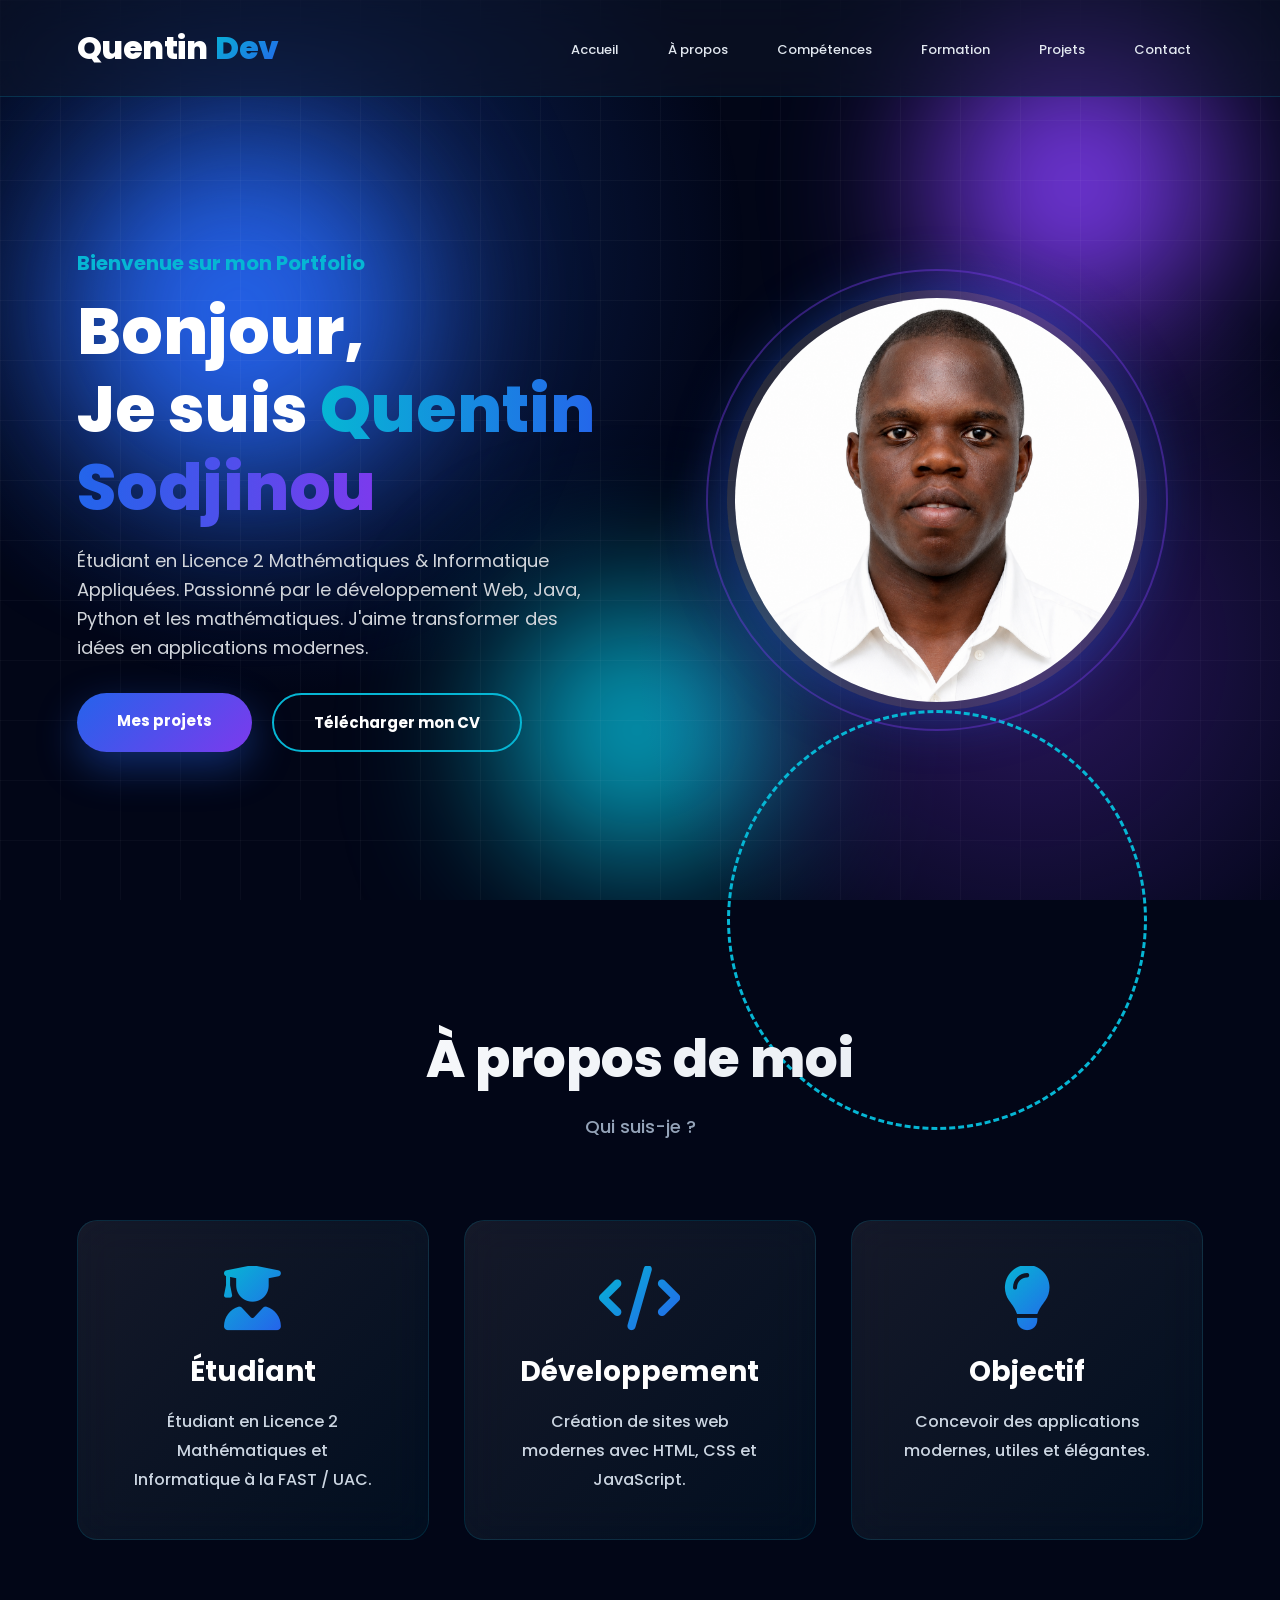
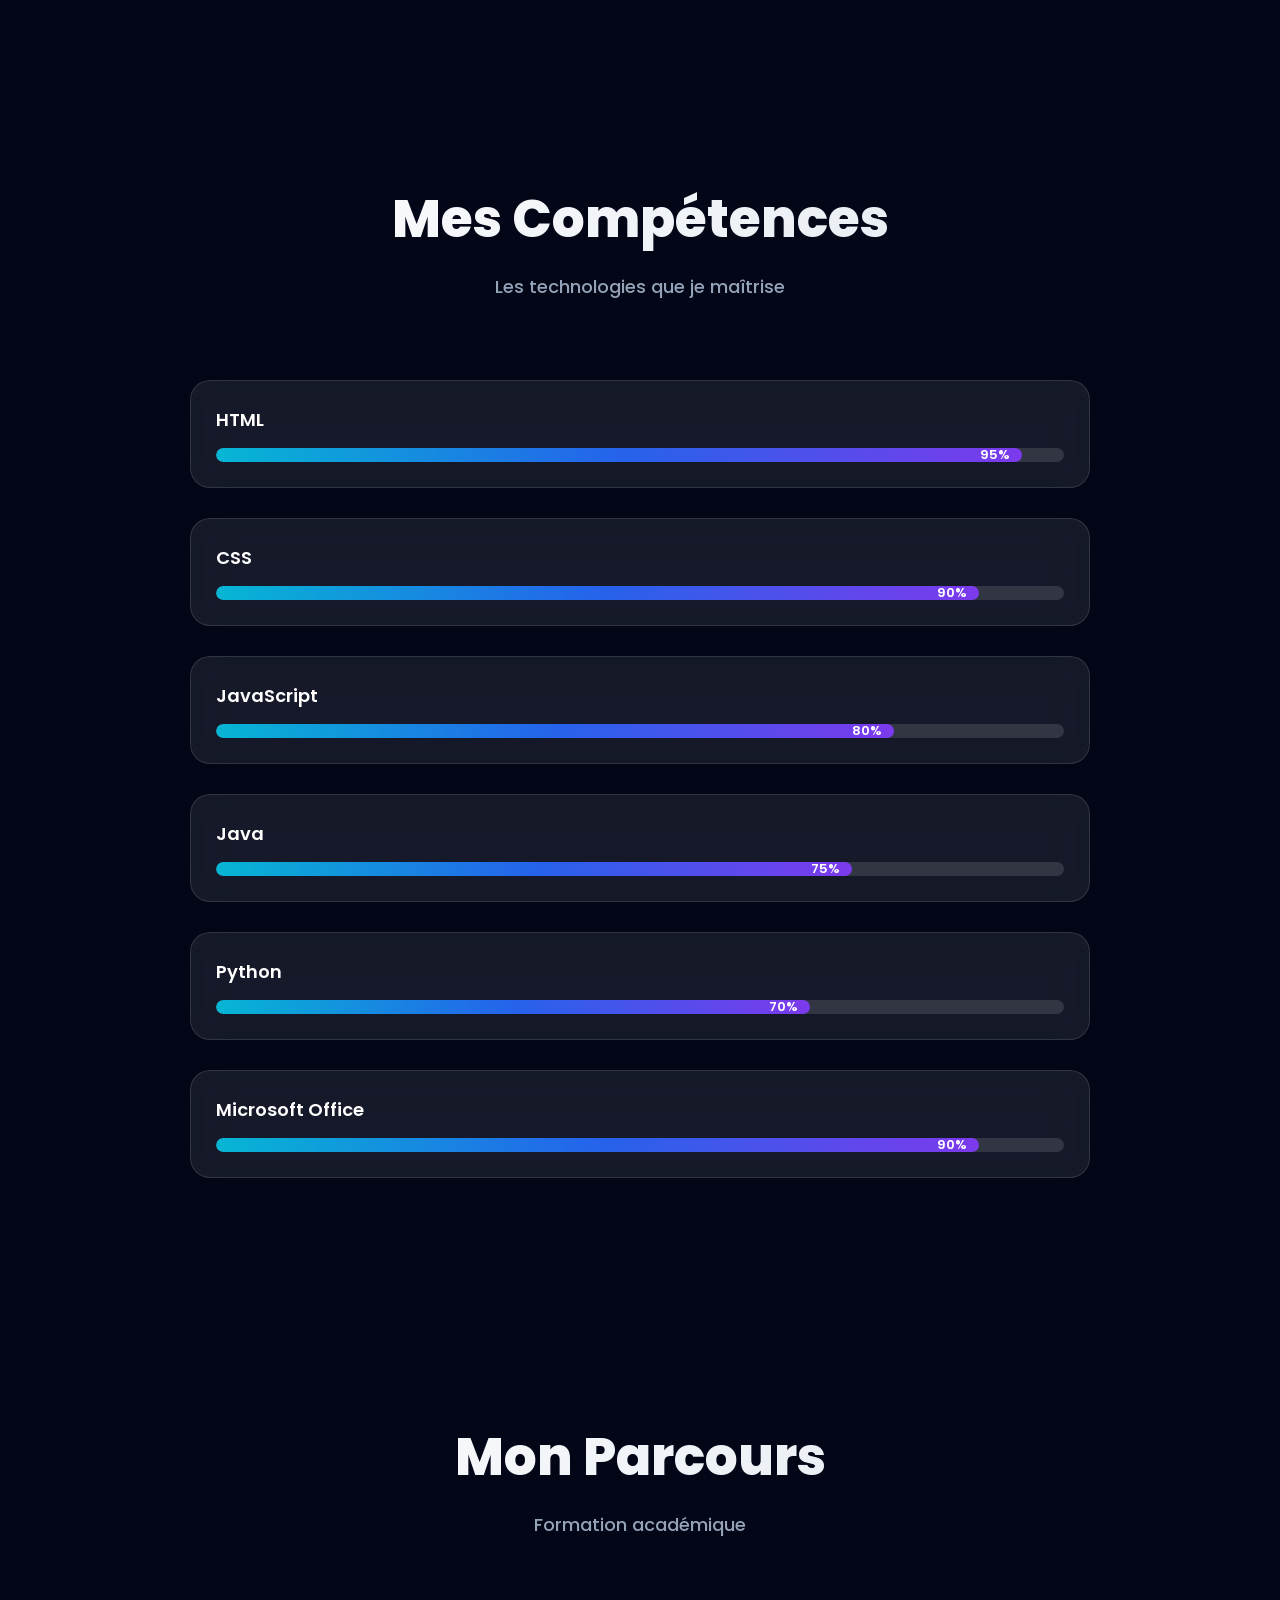
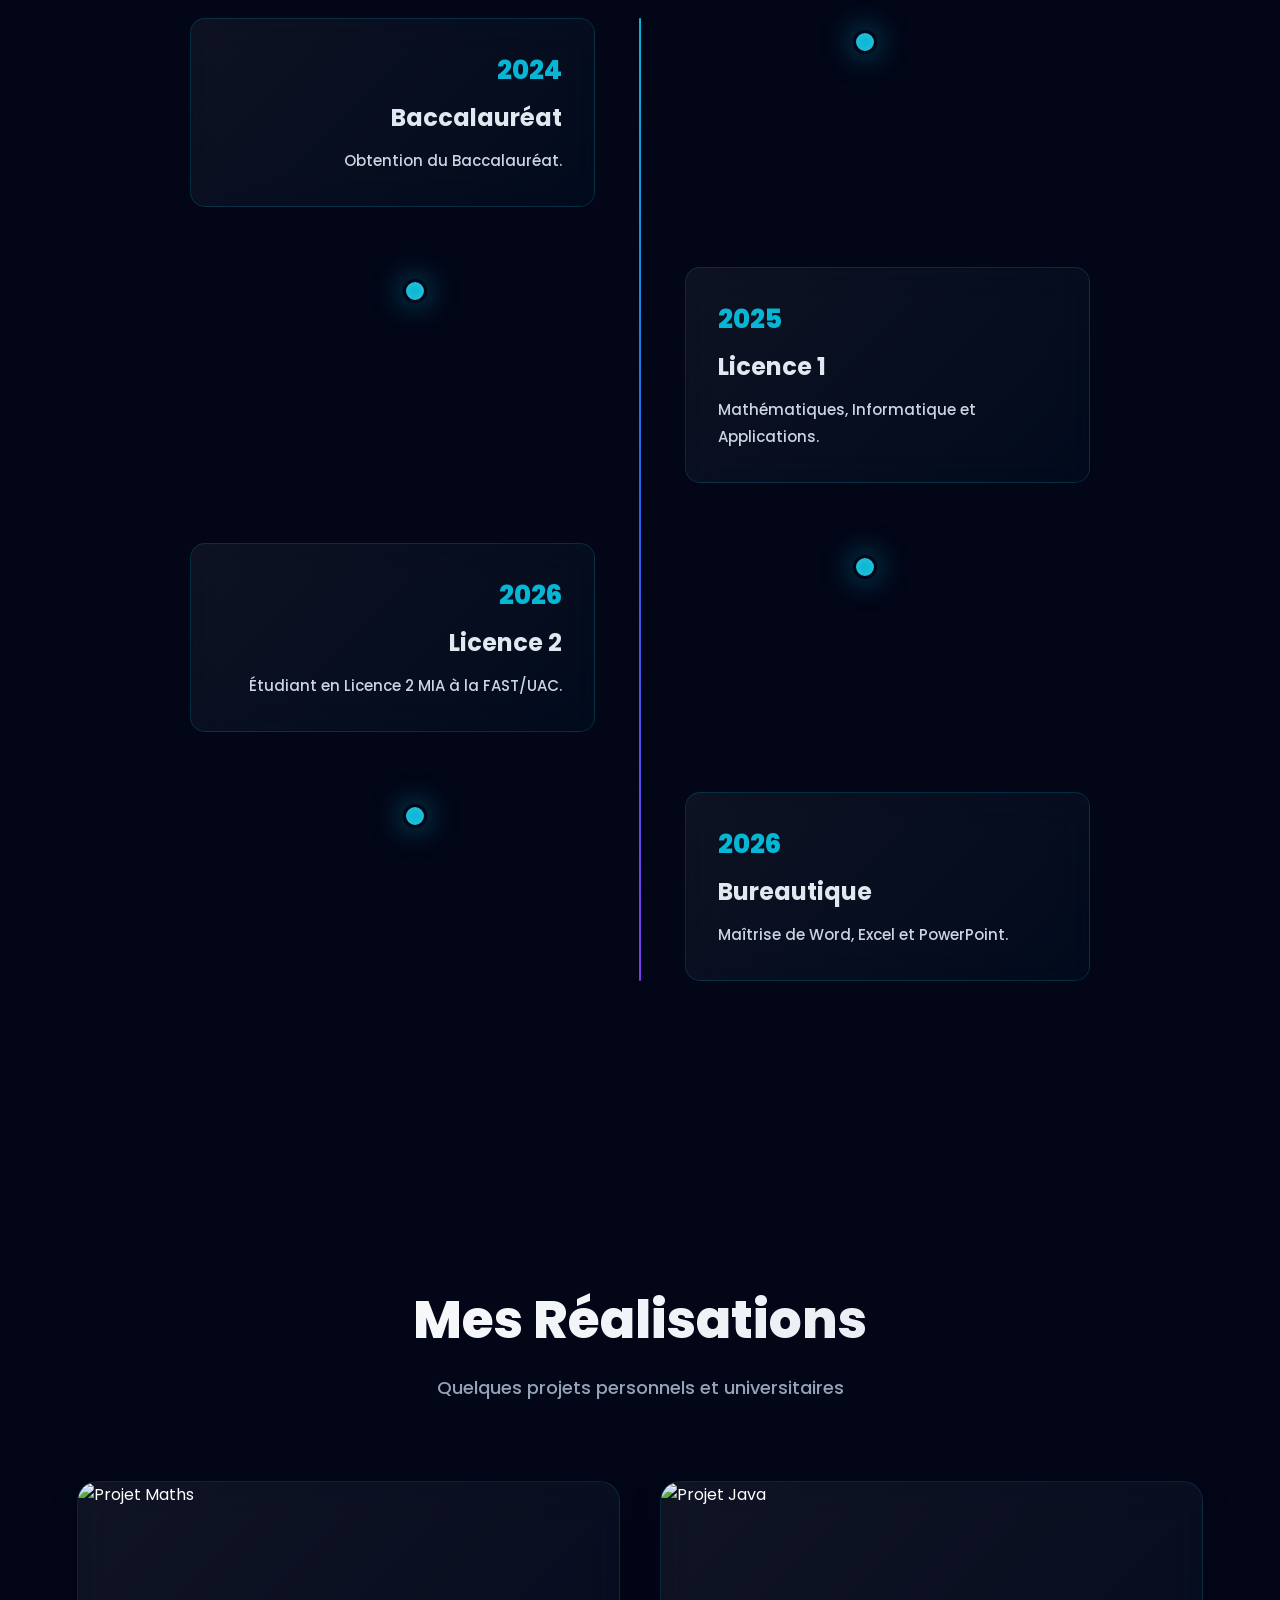
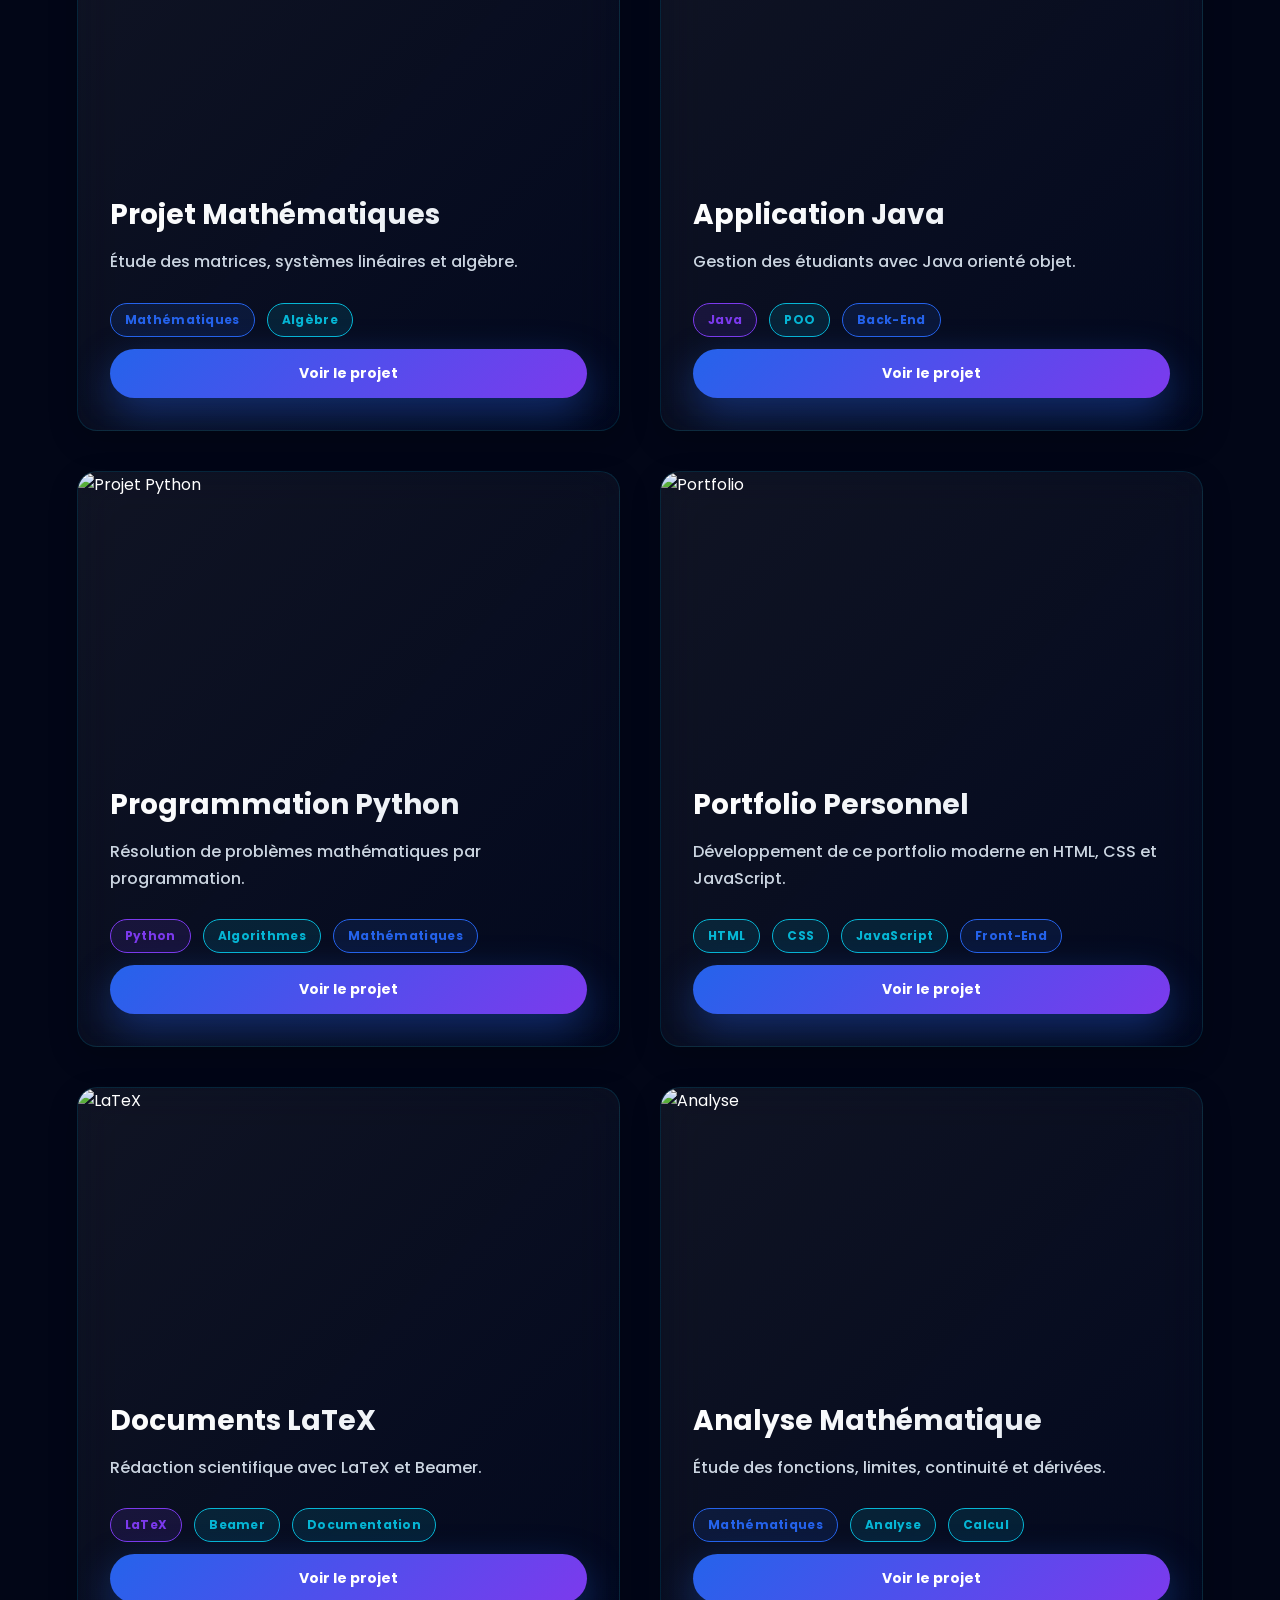
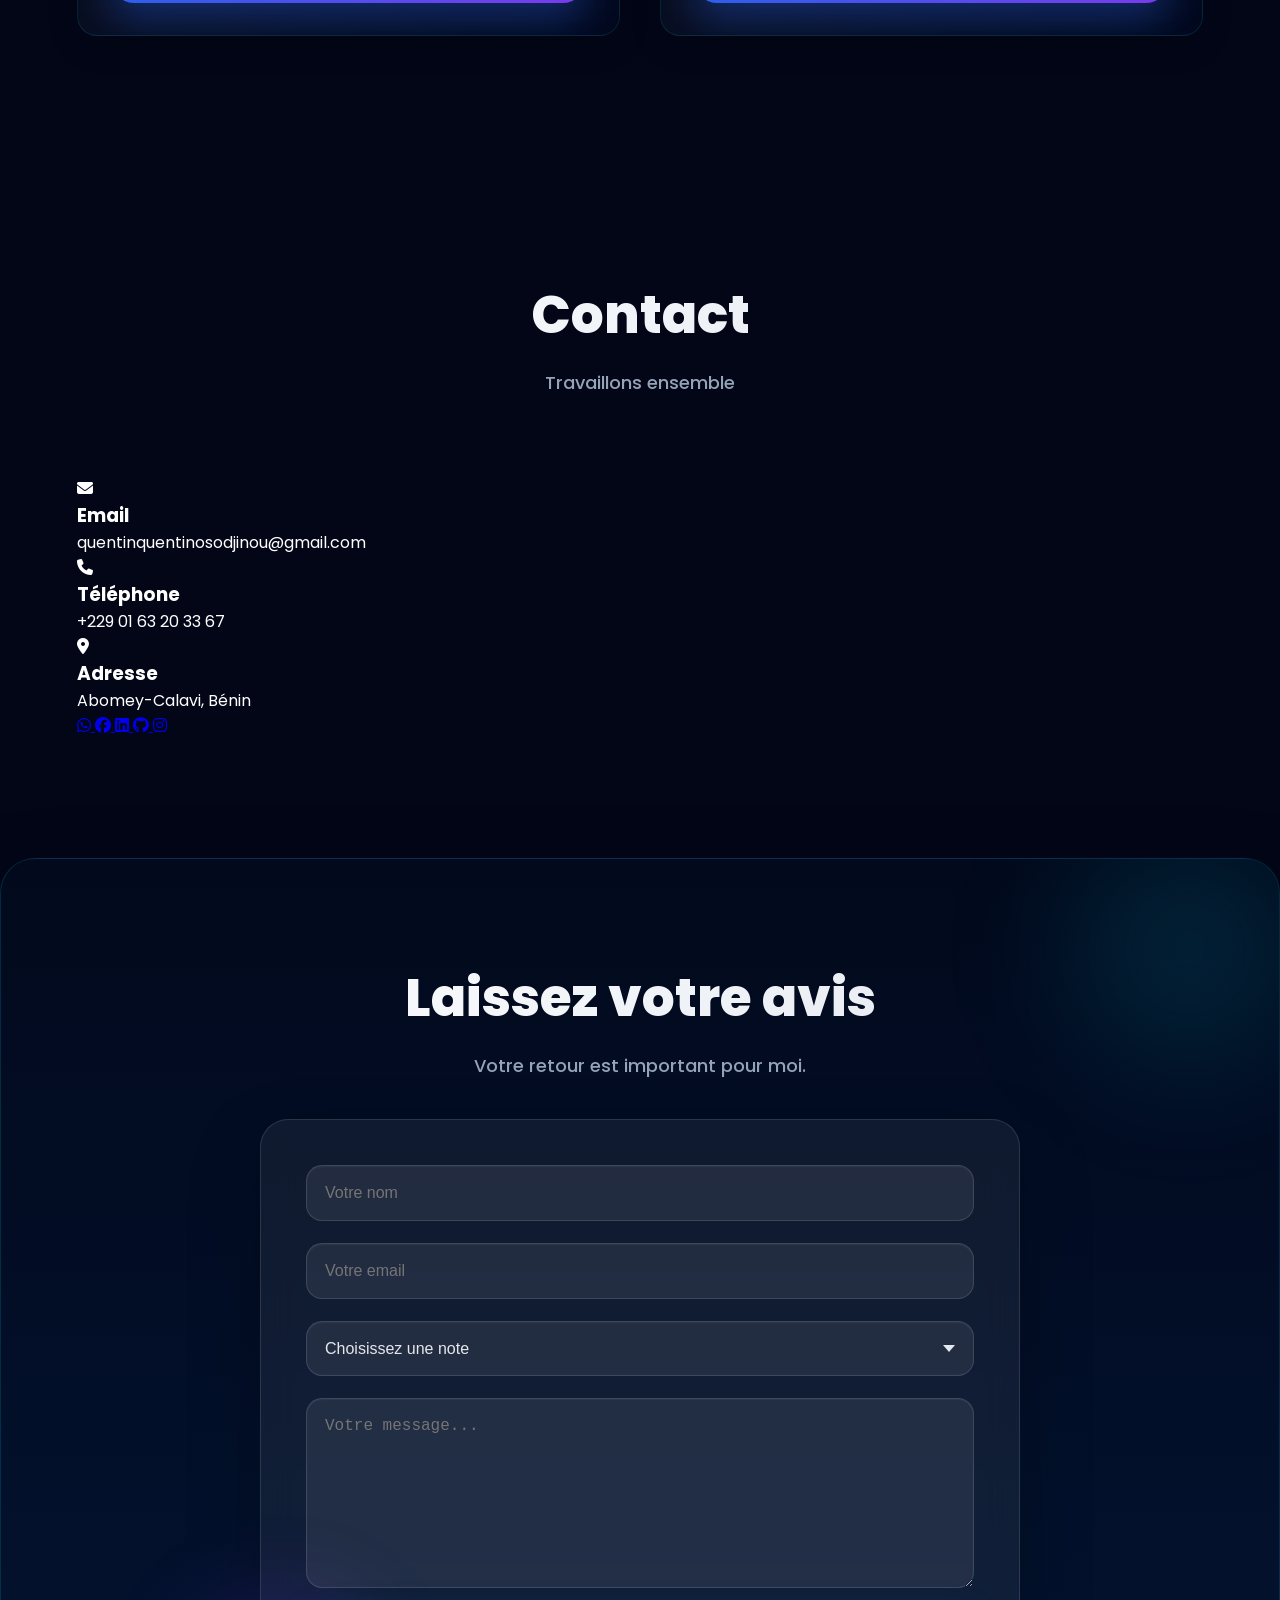
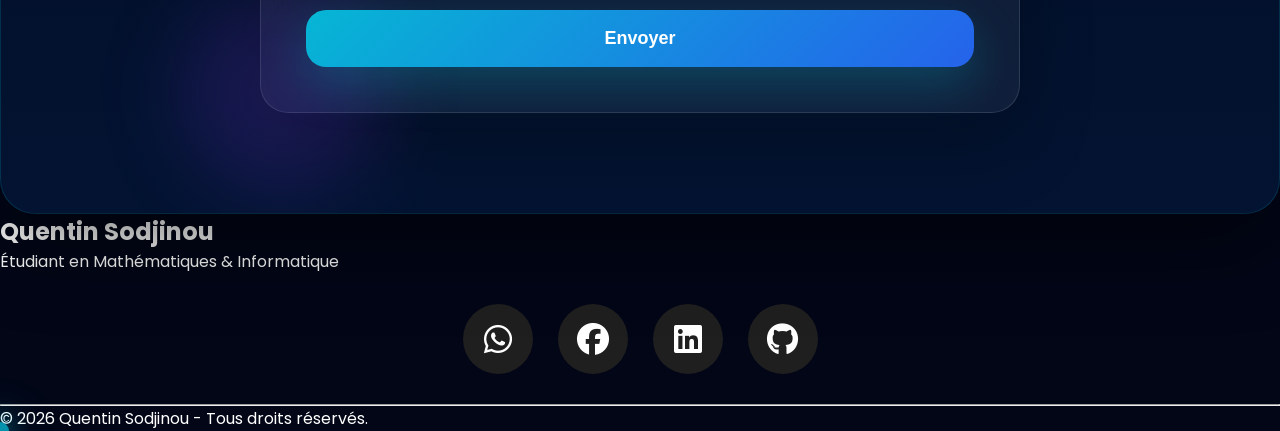
==== index.html @ 36109270 "Add files via upload" ====
<!DOCTYPE html>
<html lang="fr">

<head>
    <meta charset="UTF-8">
    <meta name="viewport" content="width=device-width, initial-scale=1.0">

    <title>Quentin Sodjinou | Portfolio</title>

    <meta name="description"
        content="Portfolio professionnel de Quentin Sodjinou, étudiant en Mathématiques et Informatique.">

    <!-- Police -->
    <link
        href="https://fonts.googleapis.com/css2?family=Poppins:wght@300;400;500;600;700;800&display=swap"
        rel="stylesheet">

    <!-- Icônes -->
    <link rel="stylesheet"
        href="https://cdnjs.cloudflare.com/ajax/libs/font-awesome/6.5.2/css/all.min.css">

    <link rel="stylesheet" href="st.css">
</head>

<body>

<!--==================== PRELOADER ====================-->

<div id="loader">
    <div class="spinner"></div>
</div>

<!--==================== BACKGROUND ====================-->

<div class="background">

    <span class="blob blob1"></span>
    <span class="blob blob2"></span>
    <span class="blob blob3"></span>

    <div class="grid"></div>

</div>

<!--==================== HEADER ====================-->

<header>

<nav class="navbar" aria-label="Navigation principale">

<a href="#accueil" class="logo">

Quentin<span>Dev</span>

</a>

<ul class="nav-links">

<li><a href="#accueil">Accueil</a></li>

<li><a href="#apropos">À propos</a></li>

<li><a href="#competences">Compétences</a></li>

<li><a href="#formation">Formation</a></li>

<li><a href="#projets">Projets</a></li>

<li><a href="#contact">Contact</a></li>

</ul>

<button class="menu-btn" type="button" aria-label="Ouvrir le menu">

<i class="fa-solid fa-bars"></i>

</button>

</nav>

</header>

<!--==================== HERO ====================-->

<section class="hero" id="accueil">

<div class="hero-left">

<h4>Bienvenue sur mon Portfolio</h4>

<h1>

Bonjour,

<br>

Je suis

<span>Quentin Sodjinou</span>

</h1>

<p>

Étudiant en Licence 2 Mathématiques & Informatique Appliquées.

Passionné par le développement Web, Java, Python et les mathématiques.

J'aime transformer des idées en applications modernes.

</p>

<div class="hero-buttons">

<a href="#projets" class="btn">

Mes projets

</a>

<a href="pdf_.pdf" download class="btn2">

Télécharger mon CV

</a>

</div>

</div>

<div class="hero-right">

<div class="photo">

<img src="image.jpg" alt="Quentin">

<div class="circle"></div>

<div class="circle2"></div>

</div>

</div>

</section>

<!--==================== A PROPOS ====================-->

<section id="apropos">

<div class="title">

<h2>À propos de moi</h2>

<p>Qui suis-je ?</p>

</div>

<div class="about-container">

<div class="about-card">

<i class="fa-solid fa-user-graduate"></i>

<h3>Étudiant</h3>

<p>

Étudiant en Licence 2 Mathématiques et Informatique

à la FAST / UAC.

</p>

</div>

<div class="about-card">

<i class="fa-solid fa-code"></i>

<h3>Développement</h3>

<p>

Création de sites web modernes avec

HTML, CSS et JavaScript.

</p>

</div>

<div class="about-card">

<i class="fa-solid fa-lightbulb"></i>

<h3>Objectif</h3>

<p>

Concevoir des applications modernes,

utiles et élégantes.

</p>

</div>

</div>

</section>
<!--==================== COMPÉTENCES ====================-->

<section id="competences">

    <div class="title">
        <h2>Mes Compétences</h2>
        <p>Les technologies que je maîtrise</p>
    </div>

    <div class="skills-container">

        <div class="skill-box">
            <span>HTML</span>
            <div class="progress">
                <div class="progress-bar html">95%</div>
            </div>
        </div>

        <div class="skill-box">
            <span>CSS</span>
            <div class="progress">
                <div class="progress-bar css">90%</div>
            </div>
        </div>

        <div class="skill-box">
            <span>JavaScript</span>
            <div class="progress">
                <div class="progress-bar js">80%</div>
            </div>
        </div>

        <div class="skill-box">
            <span>Java</span>
            <div class="progress">
                <div class="progress-bar java">75%</div>
            </div>
        </div>

        <div class="skill-box">
            <span>Python</span>
            <div class="progress">
                <div class="progress-bar python">70%</div>
            </div>
        </div>

        <div class="skill-box">
            <span>Microsoft Office</span>
            <div class="progress">
                <div class="progress-bar office">90%</div>
            </div>
        </div>

    </div>

</section>

<!--==================== FORMATION ====================-->

<section id="formation">

    <div class="title">
        <h2>Mon Parcours</h2>
        <p>Formation académique</p>
    </div>

    <div class="timeline">

        <div class="timeline-item">
            <div class="timeline-dot"></div>

            <div class="timeline-content">

                <h3>2024</h3>

                <h4>Baccalauréat</h4>

                <p>
                    Obtention du Baccalauréat.
                </p>

            </div>

        </div>

        <div class="timeline-item">

            <div class="timeline-dot"></div>

            <div class="timeline-content">

                <h3>2025</h3>

                <h4>Licence 1</h4>

                <p>
                    Mathématiques, Informatique et Applications.
                </p>

            </div>

        </div>

        <div class="timeline-item">

            <div class="timeline-dot"></div>

            <div class="timeline-content">

                <h3>2026</h3>

                <h4>Licence 2</h4>

                <p>
                    Étudiant en Licence 2 MIA à la FAST/UAC.
                </p>

            </div>

        </div>

        <div class="timeline-item">

            <div class="timeline-dot"></div>

            <div class="timeline-content">

                <h3>2026</h3>

                <h4>Bureautique</h4>

                <p>
                    Maîtrise de Word, Excel et PowerPoint.
                </p>

            </div>

        </div>

    </div>

</section>

<!--==================== PROJETS ====================-->

<section id="projets">

    <div class="title">
        <h2>Mes Réalisations</h2>
        <p>Quelques projets personnels et universitaires</p>
    </div>

    <div class="projects">

        <div class="project-card">

            <img src="images/maths.jpg" alt="Projet Maths">

            <div class="project-info">

                <h3>Projet Mathématiques</h3>

                <p>
                    Étude des matrices, systèmes linéaires et algèbre.
                </p>

                <div class="badge-container">
                    <span class="badge primary">Mathématiques</span>
                    <span class="badge">Algèbre</span>
                </div>

                <a href="alg.html" class="btn">
                    Voir le projet
                </a>

            </div>

        </div>

        <div class="project-card">

            <img src="images/java.jpg" alt="Projet Java">

            <div class="project-info">

                <h3>Application Java</h3>

                <p>
                    Gestion des étudiants avec Java orienté objet.
                </p>

                <div class="badge-container">
                    <span class="badge secondary">Java</span>
                    <span class="badge">POO</span>
                    <span class="badge primary">Back-end</span>
                </div>

                <a href="java.html" class="btn">
                    Voir le projet
                </a>

            </div>

        </div>

        <div class="project-card">

            <img src="images/python.jpg" alt="Projet Python">

            <div class="project-info">

                <h3>Programmation Python</h3>

                <p>
                    Résolution de problèmes mathématiques par programmation.
                </p>

                <div class="badge-container">
                    <span class="badge secondary">Python</span>
                    <span class="badge">Algorithmes</span>
                    <span class="badge primary">Mathématiques</span>
                </div>

                <a href="python.html" class="btn">
                    Voir le projet
                </a>

            </div>

        </div>

        <div class="project-card">

            <img src="images/site.jpg" alt="Portfolio">

            <div class="project-info">

                <h3>Portfolio Personnel</h3>

                <p>
                    Développement de ce portfolio moderne en HTML, CSS et JavaScript.
                </p>

                <div class="badge-container">
                    <span class="badge">HTML</span>
                    <span class="badge">CSS</span>
                    <span class="badge">JavaScript</span>
                    <span class="badge primary">Front-end</span>
                </div>

                <a href="portfolio.html" class="btn">
                    Voir le projet
                </a>

            </div>

        </div>

        <div class="project-card">

            <img src="images/latex.jpg" alt="LaTeX">

            <div class="project-info">

                <h3>Documents LaTeX</h3>

                <p>
                    Rédaction scientifique avec LaTeX et Beamer.
                </p>

                <div class="badge-container">
                    <span class="badge secondary">LaTeX</span>
                    <span class="badge">Beamer</span>
                    <span class="badge">Documentation</span>
                </div>

                <a href="latex.html" class="btn">
                    Voir le projet
                </a>

            </div>

        </div>

        <div class="project-card">

            <img src="images/analyse.jpg" alt="Analyse">

            <div class="project-info">

                <h3>Analyse Mathématique</h3>

                <p>
                    Étude des fonctions, limites, continuité et dérivées.
                </p>

                <div class="badge-container">
                    <span class="badge primary">Mathématiques</span>
                    <span class="badge">Analyse</span>
                    <span class="badge">Calcul</span>
                </div>

                <a href="analyse.html" class="btn">
                    Voir le projet
                </a>

            </div>

        </div>

    </div>

</section>
<!--==================== CONTACT ====================-->

<section id="contact">

    <div class="title">
        <h2>Contact</h2>
        <p>Travaillons ensemble</p>
    </div>

    <div class="contact-container">

        <div class="contact-card">

            <i class="fa-solid fa-envelope"></i>

            <h3>Email</h3>

            <p>quentinquentinosodjinou@gmail.com</p>

        </div>

        <div class="contact-card">

            <i class="fa-solid fa-phone"></i>

            <h3>Téléphone</h3>

            <p>+229 01 63 20 33 67</p>

        </div>

        <div class="contact-card">

            <i class="fa-solid fa-location-dot"></i>

            <h3>Adresse</h3>

            <p>Abomey-Calavi, Bénin</p>

        </div>

    </div>

    <div class="socials">

        <a href="https://wa.me/2290163203367" target="_blank">
            <i class="fab fa-whatsapp"></i>
        </a>

        <a href="https://facebook.com/Sodjinou.Quentin" target="_blank">
            <i class="fab fa-facebook"></i>
        </a>

        <a href="#">
            <i class="fab fa-linkedin"></i>
        </a>

        <a href="#">
            <i class="fab fa-github"></i>
        </a>

        <a href="#">
            <i class="fab fa-instagram"></i>
        </a>

    </div>

</section>

<!--==================== AVIS ====================-->

<section id="avis">

    <div class="title">
        <h2>Laissez votre avis</h2>
        <p>Votre retour est important pour moi.</p>
    </div>

    <form action="https://formsubmit.co/quentinquentinosodjinou@gmail.com"
          method="POST"
          class="review-form">

        <input type="hidden" name="_captcha" value="false">
        <input type="hidden" name="_next" value="remerciement.html">
        <input type="hidden" name="_subject" value="Nouveau message depuis le portfolio">
        <input type="hidden" name="_template" value="table">

        <input
            type="text"
            name="name"
            placeholder="Votre nom"
            required>

        <input
            type="email"
            name="email"
            placeholder="Votre email"
            required>

        <select name="note" required>

            <option value="">Choisissez une note</option>

            <option>⭐⭐⭐⭐⭐ Excellent</option>

            <option>⭐⭐⭐⭐ Très bien</option>

            <option>⭐⭐⭐ Bien</option>

            <option>⭐⭐ Moyen</option>

            <option>⭐ À améliorer</option>

        </select>

        <textarea
            name="message"
            rows="6"
            placeholder="Votre message..."
            required></textarea>

        <button type="submit" class="btn">

            Envoyer

        </button>

    </form>

</section>

<!--==================== FOOTER ====================-->

<footer>

    <div class="footer-content">

        <h2>Quentin Sodjinou</h2>

        <p>

            Étudiant en Mathématiques & Informatique

        </p>

        <div class="footer-socials">

            <a href="https://wa.me/2290163203367">
                <i class="fab fa-whatsapp"></i>
            </a>

            <a href="https://facebook.com/Sodjinou.Quentin">
                <i class="fab fa-facebook"></i>
            </a>

            <a href="#">
                <i class="fab fa-linkedin"></i>
            </a>

            <a href="#">
                <i class="fab fa-github"></i>
            </a>

        </div>

        <hr>

        <p>

            © 2026 Quentin Sodjinou - Tous droits réservés.

        </p>

    </div>

</footer>

<!--==================== BOUTON RETOUR ====================-->

<button id="scrollTop">

    <i class="fa-solid fa-arrow-up"></i>

</button>

<!--==================== SCRIPT ====================-->

<script src="sc.js"></script>

</body>

</html>
---- st.css ----
@import url('https://fonts.googleapis.com/css2?family=Poppins:wght@300;400;500;600;700;800&display=swap');

*{
    margin:0;
    padding:0;
    box-sizing:border-box;
    scroll-behavior:smooth;
}

:root{
    --primary:#2563eb;
    --secondary:#7c3aed;
    --cyan:#06b6d4;
    --dark:#0f172a;
    --dark2:#1e293b;
    --white:#ffffff;
    --gray:#94a3b8;
    --glass:rgba(255,255,255,.08);
    --border:rgba(255,255,255,.15);
    --card-color:rgba(15,23,42,.7);
    --text-color:#e5e7eb;
    --input-bg:rgba(255,255,255,.08);
    --input-border:rgba(255,255,255,.12);
}

body{
    font-family:"Poppins",sans-serif;
    color:var(--white);
    background:#020617;
    overflow-x:hidden;
}

html{
    scroll-padding-top:140px;
}

/*================ BACKGROUND ================*/

.background{
    position:fixed;
    inset:0;
    z-index:-10;
    overflow:hidden;
}

.background::before{
    content:"";
    position:absolute;
    width:clamp(400px, 80vw, 900px);
    height:clamp(400px, 80vw, 900px);
    border-radius:50%;
    background:radial-gradient(circle,#2563eb55,transparent 70%);
    top:clamp(-200px, -20vw, -300px);
    left:clamp(-150px, -15vw, -250px);
}

.background::after{
    content:"";
    position:absolute;
    width:clamp(350px, 70vw, 800px);
    height:clamp(350px, 70vw, 800px);
    border-radius:50%;
    background:radial-gradient(circle,#7c3aed55,transparent 70%);
    bottom:clamp(-150px, -15vw, -250px);
    right:clamp(-150px, -15vw, -250px);
}

.grid{
    position:absolute;
    inset:0;
    background-image:
    linear-gradient(rgba(255,255,255,.03) 1px,transparent 1px),
    linear-gradient(90deg,rgba(255,255,255,.03) 1px,transparent 1px);
    background-size:60px 60px;
}

/*=============== BLOBS ===============*/

.blob{
    position:absolute;
    border-radius:50%;
    filter:blur(80px);
    animation:float 10s ease-in-out infinite;
}

.blob1{
    width:clamp(200px, 50vw, 350px);
    height:clamp(200px, 50vw, 350px);
    background:#2563eb;
    left:5%;
    top:15%;
}

.blob2{
    width:clamp(150px, 40vw, 280px);
    height:clamp(150px, 40vw, 280px);
    background:#7c3aed;
    right:5%;
    top:5%;
}

.blob3{
    width:clamp(120px, 35vw, 250px);
    height:clamp(120px, 35vw, 250px);
    background:#06b6d4;
    bottom:5%;
    left:40%;
}

@keyframes float{
    0%,100%{
        transform:translateY(0);
    }
    50%{
        transform:translateY(-40px);
    }
}

/*=============== LOADER ===============*/

#loader{
    position:fixed;
    inset:0;
    background:#020617;
    display:flex;
    justify-content:center;
    align-items:center;
    z-index:99999;
}

.spinner{
    width:clamp(50px, 15vw, 70px);
    height:clamp(50px, 15vw, 70px);
    border:6px solid rgba(255,255,255,.15);
    border-top:6px solid var(--cyan);
    border-radius:50%;
    animation:spin 1s linear infinite;
}

@keyframes spin{
    100%{
        transform:rotate(360deg);
    }
}

/*=============== NAVBAR ===============*/

header{
    position:fixed;
    top:0;
    left:0;
    width:100%;
    padding:clamp(14px, 4vw, 24px) clamp(5%, 6%, 8%);
    backdrop-filter:blur(20px);
    background:linear-gradient(180deg, rgba(15,23,42,.95) 0%, rgba(15,23,42,.85) 100%);
    border-bottom:1px solid rgba(6, 182, 212, 0.2);
    z-index:999;
    box-shadow:0 8px 32px rgba(0,0,0,0.3);
}

.navbar{
    display:flex;
    justify-content:space-between;
    align-items:center;
    flex-wrap:nowrap;
    gap:clamp(20px, 4vw, 35px);
    max-width:1200px;
    margin:0 auto;
    width:100%;
}

.logo{
    font-size:clamp(20px, 6vw, 32px);
    font-weight:800;
    color:#fff;
    text-decoration:none;
    display:flex;
    align-items:center;
    gap:8px;
    flex-shrink:0;
    letter-spacing:-0.5px;
}

.logo span{
    background:linear-gradient(135deg, #06b6d4, #2563eb);
    -webkit-background-clip:text;
    -webkit-text-fill-color:transparent;
    font-weight:800;
}

.nav-links{
    display:flex;
    gap:clamp(8px, 2vw, 25px);
    list-style:none;
    align-items:center;
}

.nav-links a{
    color:#e2e8f0;
    text-decoration:none;
    font-weight:500;
    transition:.3s ease;
    font-size:clamp(11px, 2vw, 13px);
    padding:8px 12px;
    border-radius:8px;
    position:relative;
}

.nav-links a::after{
    content:'';
    position:absolute;
    bottom:0;
    left:50%;
    width:0;
    height:2px;
    background:linear-gradient(90deg, #06b6d4, #2563eb);
    transform:translateX(-50%);
    transition:.4s ease;
}

.nav-links a:hover{
    color:var(--cyan);
    background:rgba(6, 182, 212, 0.1);
}

.nav-links a:hover::after{
    width:80%;
}

.nav-links.active{
    transform:translateX(0);
    opacity:1;
    visibility:visible;
}

.menu-btn{
    display:none;
    font-size:24px;
    cursor:pointer;
    color:#fff;
    background:none;
    border:none;
    padding:8px;
}

/*==================================================
                HERO SECTION
==================================================*/

.hero{
    min-height:100vh;
    display:flex;
    justify-content:space-between;
    align-items:center;
    padding:clamp(120px, 18vw, 160px) clamp(5%, 6%, 8%) clamp(40px, 10vw, 80px);
    gap:clamp(30px, 5vw, 60px);
    flex-wrap:wrap;
    max-width:1400px;
    margin:0 auto;
    padding-top:clamp(140px, 20vw, 180px);
}

.hero-left{
    flex:1;
    min-width:280px;
    animation:fadeLeft 1s ease;
}

.hero-left h4{
    font-size:clamp(14px, 3vw, 20px);
    color:var(--cyan);
    margin-bottom:15px;
}

.hero-left h1{
    font-size:clamp(32px, 8vw, 65px);
    line-height:1.2;
    margin-bottom:20px;
    font-weight:800;
}

.hero-left h1 span{
    background:linear-gradient(90deg,#06b6d4,#2563eb,#7c3aed);
    -webkit-background-clip:text;
    -webkit-text-fill-color:transparent;
}

.hero-left p{
    font-size:clamp(14px, 2.5vw, 18px);
    line-height:1.6;
    color:#d1d5db;
    max-width:620px;
    margin-bottom:30px;
}

/*=================== BUTTONS ===================*/

.hero-buttons{
    display:flex;
    gap:clamp(12px, 3vw, 20px);
    flex-wrap:wrap;
    width:fit-content;
    max-width:500px;
}

.btn{
    display:inline-block;
    padding:clamp(11px, 2.5vw, 16px) clamp(20px, 4vw, 40px);
    background:linear-gradient(135deg, #2563eb, #7c3aed);
    border-radius:50px;
    color:#fff;
    text-decoration:none;
    font-weight:700;
    transition:.4s cubic-bezier(0.4, 0, 0.2, 1);
    box-shadow:0 15px 40px rgba(37, 99, 235, 0.4);
    font-size:clamp(13px, 2.5vw, 15px);
    border:none;
    cursor:pointer;
    text-align:center;
    position:relative;
    overflow:hidden;
}

.btn::before{
    content:'';
    position:absolute;
    top:0;
    left:-100%;
    width:100%;
    height:100%;
    background:rgba(255,255,255,0.2);
    transition:.5s ease;
    z-index:-1;
}

.btn:hover{
    transform:translateY(-8px) scale(1.05);
    box-shadow:0 25px 50px rgba(37, 99, 235, 0.6);
}

.btn:hover::before{
    left:100%;
}

.btn2{
    display:inline-block;
    padding:clamp(11px, 2.5vw, 16px) clamp(20px, 4vw, 40px);
    border:2px solid #06b6d4;
    border-radius:50px;
    text-decoration:none;
    color:white;
    font-weight:700;
    transition:.4s cubic-bezier(0.4, 0, 0.2, 1);
    font-size:clamp(13px, 2.5vw, 15px);
    background:transparent;
    cursor:pointer;
    text-align:center;
    position:relative;
}

.btn2::after{
    content:'';
    position:absolute;
    top:0;
    left:0;
    width:100%;
    height:100%;
    background:#06b6d4;
    border-radius:50px;
    transform:scaleX(0);
    transform-origin:right;
    transition:.4s ease;
    z-index:-1;
}

.btn2:hover{
    color:#020617;
    transform:translateY(-8px) scale(1.05);
    box-shadow:0 15px 40px rgba(6, 182, 212, 0.3);
}

.btn2:hover::after{
    transform:scaleX(1);
    transform-origin:left;
}

/*=================== PHOTO ===================*/

.hero-right{
    flex:1;
    min-width:250px;
    display:flex;
    justify-content:center;
    align-items:center;
    animation:fadeRight 1s ease;
}

.photo{
    position:relative;
    width:clamp(200px, 90vw, 420px);
    height:clamp(200px, 90vw, 420px);
}

.photo img{
    width:100%;
    height:100%;
    object-fit:cover;
    border-radius:50%;
    border:clamp(4px, 1vw, 8px) solid rgba(255,255,255,.15);
    box-shadow:0 0 60px rgba(37,99,235,.45);
}

.circle{
    position:absolute;
    width:100%;
    height:100%;
    border-radius:50%;
    border:3px dashed #06b6d4;
    animation:rotate 15s linear infinite;
}

.circle2{
    position:absolute;
    width:110%;
    height:110%;
    left:-5%;
    top:-5%;
    border-radius:50%;
    border:clamp(1px, 0.5vw, 2px) solid rgba(124,58,237,.4);
    animation:rotateReverse 20s linear infinite;
}

@keyframes rotate{
    100%{
        transform:rotate(360deg);
    }
}

@keyframes rotateReverse{
    100%{
        transform:rotate(-360deg);
    }
}

/*=================== ABOUT ===================*/

section{
    padding:clamp(60px, 14vw, 120px) clamp(5%, 6%, 8%);
    max-width:1400px;
    margin:0 auto;
    scroll-margin-top:110px;
}

.title{
    text-align:center;
    margin-bottom:clamp(50px, 10vw, 80px);
    animation:fadeIn .8s ease;
}

.title h2{
    font-size:clamp(32px, 8vw, 52px);
    margin-bottom:15px;
    font-weight:800;
    background:linear-gradient(135deg, #fff, #e2e8f0);
    -webkit-background-clip:text;
    -webkit-text-fill-color:transparent;
}

.title p{
    font-size:clamp(14px, 3vw, 18px);
    color:#94a3b8;
    font-weight:500;
}

.about-container{
    display:grid;
    grid-template-columns:repeat(auto-fit, minmax(clamp(280px, 85vw, 320px), 1fr));
    gap:clamp(25px, 5vw, 35px);
}

.about-card{
    background:linear-gradient(135deg, rgba(255,255,255,.08), rgba(6, 182, 212, 0.05));
    backdrop-filter:blur(20px);
    border:1px solid rgba(6, 182, 212, 0.15);
    border-radius:20px;
    padding:clamp(25px, 5vw, 45px);
    text-align:center;
    transition:.5s cubic-bezier(0.4, 0, 0.2, 1);
    position:relative;
    overflow:hidden;
}

.about-card::before{
    content:'';
    position:absolute;
    top:-50%;
    left:-50%;
    width:200%;
    height:200%;
    background:radial-gradient(circle, rgba(6, 182, 212, 0.1), transparent);
    opacity:0;
    transition:.5s ease;
}

.about-card:hover{
    transform:translateY(-15px) scale(1.02);
    border-color:rgba(6, 182, 212, 0.4);
    box-shadow:0 25px 50px rgba(6, 182, 212, 0.15), inset 0 1px 0 rgba(255,255,255,.1);
}

.about-card:hover::before{
    opacity:1;
}

.about-card i{
    font-size:clamp(40px, 12vw, 65px);
    margin-bottom:20px;
    background:linear-gradient(135deg, #06b6d4, #2563eb);
    -webkit-background-clip:text;
    -webkit-text-fill-color:transparent;
    display:inline-block;
}

.about-card h3{
    margin-bottom:15px;
    font-size:clamp(18px, 5vw, 28px);
    font-weight:700;
}

.about-card p{
    line-height:1.8;
    color:#cbd5e1;
    font-size:clamp(13px, 2.5vw, 16px);
    font-weight:500;
}

/*=================== ANIMATIONS ===================*/

@keyframes fadeLeft{
    from{
        opacity:0;
        transform:translateX(-80px);
    }
    to{
        opacity:1;
        transform:translateX(0);
    }
}

@keyframes fadeRight{
    from{
        opacity:0;
        transform:translateX(80px);
    }
    to{
        opacity:1;
        transform:translateX(0);
    }
}

/*==================================================
            COMPÉTENCES
==================================================*/

.skills-container{
    max-width:900px;
    margin:auto;
    display:grid;
    gap:clamp(15px, 4vw, 30px);
}

.skill-box{
    background:rgba(255,255,255,.08);
    padding:clamp(15px, 4vw, 25px);
    border-radius:20px;
    backdrop-filter:blur(20px);
    border:1px solid rgba(255,255,255,.12);
    transition:.4s;
}

.skill-box:hover{
    transform:translateY(-8px);
    box-shadow:0 20px 40px rgba(0,0,0,.35);
}

.skill-box span{
    display:block;
    font-size:clamp(14px, 3vw, 18px);
    font-weight:600;
    margin-bottom:15px;
}

.progress{
    width:100%;
    height:clamp(8px, 2vw, 14px);
    background:rgba(255,255,255,.12);
    border-radius:30px;
    overflow:hidden;
}

.progress-bar{
    height:100%;
    border-radius:30px;
    display:flex;
    justify-content:flex-end;
    align-items:center;
    padding-right:clamp(6px, 2vw, 12px);
    font-size:clamp(10px, 1.8vw, 13px);
    font-weight:600;
    color:#fff;
    background:linear-gradient(90deg,#06b6d4,#2563eb,#7c3aed);
    animation:progress 2s ease;
}

.html{ width:95%; }
.css{ width:90%; }
.js{ width:80%; }
.java{ width:75%; }
.python{ width:70%; }
.office{ width:90%; }

@keyframes progress{
    from{
        width:0;
    }
}

/*==================================================
                TIMELINE
==================================================*/

.timeline{
    max-width:900px;
    margin:auto;
    position:relative;
}

.timeline::before{
    content:'';
    position:absolute;
    left:50%;
    top:0;
    width:2px;
    height:100%;
    background:linear-gradient(180deg, #06b6d4, #2563eb, #7c3aed);
    transform:translateX(-50%);
    border-radius:10px;
}

.timeline-item{
    position:relative;
    margin-bottom:clamp(35px, 7vw, 60px);
}

.timeline-item:nth-child(odd){
    margin-left:0;
    margin-right:50%;
    text-align:right;
    padding-right:clamp(25px, 5vw, 45px);
}

.timeline-item:nth-child(even){
    margin-left:50%;
    margin-right:0;
    padding-left:clamp(25px, 5vw, 45px);
}

.timeline-dot{
    position:absolute;
    width:clamp(16px, 3vw, 24px);
    height:clamp(16px, 3vw, 24px);
    border-radius:50%;
    background:#06b6d4;
    top:clamp(8px, 2vw, 12px);
    right:-50%;
    transform:translateX(50%);
    box-shadow:0 0 30px rgba(6, 182, 212, 0.6), inset 0 0 10px rgba(255,255,255,0.2);
    border:3px solid #020617;
    transition:.3s ease;
}

.timeline-item:hover .timeline-dot{
    transform:translateX(50%) scale(1.3);
    box-shadow:0 0 40px rgba(6, 182, 212, 0.8);
}

.timeline-item:nth-child(even) .timeline-dot{
    right:auto;
    left:-50%;
    transform:translateX(-50%);
}

.timeline-item:nth-child(even):hover .timeline-dot{
    transform:translateX(-50%) scale(1.3);
}

.timeline-content{
    background:linear-gradient(135deg, rgba(255,255,255,.05), rgba(6, 182, 212, 0.03));
    padding:clamp(18px, 5vw, 32px);
    border-radius:15px;
    backdrop-filter:blur(20px);
    border:1px solid rgba(6, 182, 212, 0.2);
    transition:.4s cubic-bezier(0.4, 0, 0.2, 1);
}

.timeline-content:hover{
    transform:scale(1.04);
    border-color:rgba(6, 182, 212, 0.5);
    box-shadow:0 15px 40px rgba(6, 182, 212, 0.15);
}

.timeline-content h3{
    color:#06b6d4;
    margin-bottom:10px;
    font-size:clamp(16px, 4vw, 26px);
    font-weight:800;
}

.timeline-content h4{
    margin-bottom:12px;
    font-size:clamp(14px, 3.5vw, 24px);
    font-weight:700;
    color:#e2e8f0;
}

.timeline-content p{
    line-height:1.8;
    color:#cbd5e1;
    font-size:clamp(12px, 2.5vw, 15px);
    font-weight:500;
}

/*==================================================
                PROJETS
==================================================*/

#projets{
    scroll-margin-top:140px;
}

.projects{
    display:grid;
    grid-template-columns:repeat(auto-fit, minmax(clamp(300px, 90vw, 350px), 1fr));
    gap:clamp(25px, 5vw, 40px);
    align-items:stretch;
}

.project-card{
    min-height:420px;
}

.project-card{
    background:linear-gradient(135deg, rgba(255,255,255,.06), rgba(37, 99, 235, 0.03));
    border-radius:20px;
    overflow:hidden;
    backdrop-filter:blur(20px);
    border:1px solid rgba(6, 182, 212, 0.15);
    transition:.6s cubic-bezier(0.4, 0, 0.2, 1);
    display:flex;
    flex-direction:column;
    position:relative;
    height:100%;
    box-shadow:0 10px 30px rgba(0,0,0,0.2);
}

.project-card::before{
    content:'';
    position:absolute;
    top:0;
    left:-100%;
    width:100%;
    height:100%;
    background:linear-gradient(90deg, transparent, rgba(6, 182, 212, 0.1), transparent);
    transition:.8s ease;
    z-index:1;
}

.project-card:hover{
    transform:translateY(-20px) scale(1.02);
    border-color:rgba(6, 182, 212, 0.4);
    box-shadow:0 30px 60px rgba(6, 182, 212, 0.2);
}

.project-card:hover::before{
    left:100%;
}

.project-card img{
    width:100%;
    height:clamp(160px, 45vw, 280px);
    object-fit:cover;
    transition:.6s ease;
    position:relative;
    z-index:2;
}

.project-card:hover img{
    transform:scale(1.12) rotate(1deg);
    filter:brightness(1.1);
}

.project-info{
    padding:clamp(18px, 5vw, 32px);
    display:flex;
    flex-direction:column;
    flex:1;
    position:relative;
    z-index:2;
}

.project-info h3{
    font-size:clamp(18px, 5vw, 28px);
    margin-bottom:12px;
    font-weight:700;
    background:linear-gradient(135deg, #fff, #e2e8f0);
    -webkit-background-clip:text;
    -webkit-text-fill-color:transparent;
}

.project-info p{
    line-height:1.7;
    color:#cbd5e1;
    margin-bottom:15px;
    font-size:clamp(13px, 2.5vw, 16px);
    flex:1;
    font-weight:500;
}

.project-info .btn{
    display:inline-block;
    padding:clamp(10px, 2.5vw, 14px) clamp(18px, 4vw, 30px);
    font-size:clamp(12px, 2vw, 14px);
    margin-top:auto;
}

/* ============== BADGES POUR PROJETS ============== */

.badge-container{
    display:flex;
    flex-wrap:wrap;
    gap:clamp(8px, 2vw, 12px);
    margin:12px 0;
}

.badge{
    display:inline-block;
    padding:clamp(5px, 1.2vw, 7px) clamp(10px, 2.5vw, 14px);
    background:rgba(6, 182, 212, 0.12);
    border:1.5px solid #06b6d4;
    border-radius:25px;
    color:#06b6d4;
    font-weight:700;
    font-size:clamp(10px, 2vw, 12px);
    white-space:nowrap;
    transition:.3s cubic-bezier(0.4, 0, 0.2, 1);
    text-transform:capitalize;
    letter-spacing:0.3px;
}

.badge:hover{
    background:#06b6d4;
    color:#020617;
    transform:scale(1.08) translateY(-2px);
    box-shadow:0 8px 20px rgba(6, 182, 212, 0.3);
}

.badge.primary{
    border-color:#2563eb;
    color:#2563eb;
    background:rgba(37, 99, 235, 0.12);
}

.badge.primary:hover{
    background:#2563eb;
    color:#fff;
    box-shadow:0 8px 20px rgba(37, 99, 235, 0.3);
}

.badge.secondary{
    border-color:#7c3aed;
    color:#7c3aed;
    background:rgba(124, 58, 237, 0.12);
}

.badge.secondary:hover{
    background:#7c3aed;
    color:#fff;
    box-shadow:0 8px 20px rgba(124, 58, 237, 0.3);
}

/* Animation des sections */

.hidden{
    opacity:0;
    transform:translateY(70px);
    transition:1s;
}

.show{
    opacity:1;
    transform:translateY(0);
}

/* Curseur lumineux */

.cursor-light{
    position:fixed;
    width:18px;
    height:18px;
    border-radius:50%;
    background:#06b6d4;
    pointer-events:none;
    transform:translate(-50%,-50%);
    box-shadow:0 0 25px #06b6d4,
    0 0 50px #06b6d4;
    z-index:9999;
    opacity:.8;
}

/*==================== AVIS ====================*/

#avis{
    padding:clamp(80px, 12vw, 100px) clamp(5%, 6%, 8%);
    background:linear-gradient(180deg, rgba(2,10,29,.92), rgba(3,22,54,.88));
    border:1px solid rgba(6,182,212,.18);
    border-radius:35px;
    box-shadow:0 35px 80px rgba(0,0,0,.45);
    position:relative;
    overflow:hidden;
}

#avis::before{
    content:'';
    position:absolute;
    width:420px;
    height:420px;
    border-radius:50%;
    background:radial-gradient(circle, rgba(6,182,212,.18), transparent 60%);
    top:-120px;
    right:-120px;
    filter:blur(50px);
}

#avis .title{
    text-align:center;
    margin-bottom:40px;
    position:relative;
    z-index:1;
}

.review-form{
    max-width:760px;
    margin:0 auto;
    display:flex;
    flex-direction:column;
    gap:22px;
    background:rgba(255,255,255,.06);
    padding:clamp(28px, 5vw, 45px);
    border-radius:28px;
    border:1px solid rgba(255,255,255,.12);
    box-shadow:0 30px 70px rgba(0,0,0,.25);
    backdrop-filter:blur(18px);
    position:relative;
    z-index:1;
}

.review-form input,
.review-form select,
.review-form textarea{
    width:100%;
    padding:clamp(14px, 2.5vw, 18px);
    border:1px solid var(--input-border);
    border-radius:16px;
    background:var(--input-bg);
    color:var(--text-color);
    font-size:clamp(14px, 2vw, 16px);
    outline:none;
    transition:.3s ease;
    box-shadow: inset 0 1px 2px rgba(255,255,255,.06);
}

.review-form input:hover,
.review-form select:hover,
.review-form textarea:hover{
    border-color:rgba(6,182,212,.3);
}

.review-form input:focus,
.review-form select:focus,
.review-form textarea:focus{
    border-color:var(--cyan);
    box-shadow:0 0 18px rgba(6,182,212,.2);
    background:rgba(255,255,255,.12);
}

.review-form select{
    appearance:none;
    background-image:url("data:image/svg+xml,%3Csvg xmlns='http://www.w3.org/2000/svg' width='12' height='7'%3E%3Cpath fill='%23e2e8f0' d='M6 7L0 0h12z'/%3E%3C/svg%3E");
    background-repeat:no-repeat;
    background-position:right 18px center;
    background-size:12px 7px;
}

.review-form textarea{
    resize:vertical;
    min-height:190px;
}

.review-form .btn{
    padding:clamp(14px, 2.5vw, 18px) clamp(20px, 4vw, 28px);
    border:none;
    border-radius:20px;
    background:linear-gradient(135deg, #06b6d4, #2563eb);
    color:#fff;
    font-size:clamp(15px, 2.5vw, 18px);
    font-weight:700;
    cursor:pointer;
    transition:.35s ease;
    box-shadow:0 18px 45px rgba(6,182,212,.25);
}

.review-form .btn:hover{
    background:linear-gradient(135deg, #2563eb, #7c3aed);
    transform:translateY(-4px);
    box-shadow:0 22px 55px rgba(37,99,235,.3);
}

.review-form .btn:active{
    transform:translateY(-2px);
}

.review-form::after{
    content:'';
    position:absolute;
    width:200px;
    height:200px;
    border-radius:50%;
    background:rgba(124,58,237,.18);
    bottom:-80px;
    left:-80px;
    filter:blur(40px);
    z-index:-1;
}

.footer-socials{
    display:flex;
    justify-content:center;
    align-items:center;
    gap:clamp(15px, 3vw, 25px);
    margin:30px 0;
    flex-wrap:wrap;
}

.footer-socials a{
    width:clamp(50px, 12vw, 70px);
    height:clamp(50px, 12vw, 70px);
    border-radius:50%;
    display:flex;
    justify-content:center;
    align-items:center;
    text-decoration:none;
    background:#1f1f1f;
    color:#fff;
    font-size:clamp(20px, 5vw, 32px);
    transition:0.3s ease;
}

.footer-socials a:hover{
    transform:translateY(-8px) scale(1.15);
    background:#00bcd4;
    color:#fff;
    box-shadow:0 10px 25px rgba(0,188,212,.4);
}

/* ===================================================
   RESPONSIVE DESIGN - IMAGES ET CONTENEURS
=================================================== */

img,
video {
    max-width: 100%;
    height: auto;
    display: block;
}

html {
    scroll-behavior: smooth;
}

body {
    overflow-x: hidden;
}

/* Animation d'apparition */
@keyframes fadeIn{
    from{
        opacity:0;
        transform:translateY(20px);
    }
    to{
        opacity:1;
        transform:translateY(0);
    }
}

/* ===========================
   TABLETTES (1024px - 1200px)
=========================== */

@media (max-width:1200px){
    .projects{
        grid-template-columns:repeat(2, 1fr);
    }
}

/* ===========================
   TABLETTES MOYENNES (768px - 1024px)
=========================== */

@media (max-width:1024px){
    .projects{
        grid-template-columns:repeat(2, 1fr);
    }

    .hero{
        padding-top:clamp(120px, 18vw, 150px);
    }
}

/* ===========================
   TABLETTES PETITES (480px - 768px)
=========================== */

@media (max-width:768px){
    header{
        padding:clamp(12px, 3vw, 16px) clamp(4%, 5%, 6%);
    }

    .navbar{
        gap:15px;
    }

    .nav-links{
        position:fixed;
        top:0;
        right:0;
        height:100vh;
        width:min(280px, 100%);
        padding:100px 24px 24px;
        flex-direction:column;
        align-items:flex-start;
        justify-content:flex-start;
        gap:22px;
        background:rgba(15,23,42,0.97);
        backdrop-filter:blur(30px);
        transform:translateX(100%);
        transition:transform .3s ease, opacity .3s ease;
        opacity:0;
        visibility:hidden;
        z-index:998;
    }

    .nav-links a{
        width:100%;
        padding:12px 16px;
        border-radius:12px;
    }

    .menu-btn{
        display:block;
    }

    .hero{
        flex-direction:column;
        text-align:center;
        padding-top:clamp(100px, 18vw, 140px);
    }

    .hero-buttons{
        justify-content:center;
    }

    .projects{
        grid-template-columns:1fr;
        gap:25px;
    }

    .about-container{
        grid-template-columns:1fr;
    }

    .timeline-item:nth-child(odd),
    .timeline-item:nth-child(even){
        margin-left:0;
        margin-right:0;
        padding:15px 25px;
        width:100%;
        text-align:center;
    }

    .timeline-dot{
        right:auto;
        left:50%;
        transform:translateX(-50%);
        top:-18px;
    }

    .timeline::before{
        left:50%;
        transform:translateX(-50%);
    }

    button,
    .btn,
    .btn2{
        width:100%;
    }
}

/* ===========================
   SMARTPHONES MOYENS (360px - 480px)
=========================== */

@media (max-width:480px){
    body{
        font-size:13px;
    }

    section{
        padding:clamp(40px, 8vw, 60px) clamp(4%, 5%, 6%);
    }

    header{
        padding:clamp(10px, 2vw, 14px) clamp(3%, 4%, 5%);
    }

    .navbar{
        gap:12px;
    }

    .logo{
        font-size:clamp(16px, 5vw, 22px);
    }

    .menu-btn{
        display:block !important;
        font-size:22px;
    }

    .hero{
        padding:clamp(90px, 15vw, 120px) clamp(3%, 4%, 5%) clamp(30px, 8vw, 50px);
        gap:clamp(20px, 4vw, 30px);
    }

    .hero-left h1{
        font-size:clamp(24px, 6.5vw, 40px);
    }

    .hero-left p{
        font-size:clamp(12px, 2vw, 14px);
        margin-bottom:15px;
    }

    .hero-buttons{
        gap:10px;
        flex-direction:column;
    }

    .btn,
    .btn2{
        width:100%;
        padding:10px 15px;
        font-size:clamp(11px, 2vw, 12px);
    }

    .title h2{
        font-size:clamp(24px, 6vw, 32px);
    }

    .about-container{
        gap:15px;
    }

    .about-card{
        padding:clamp(15px, 4vw, 25px);
    }

    .about-card i{
        font-size:clamp(30px, 8vw, 45px);
    }

    .badge{
        font-size:clamp(9px, 1.8vw, 10px);
        padding:3px 8px;
    }

    input,
    textarea,
    select,
    button{
        width:100%;
        font-size:16px;
    }

    .review-form{
        padding:clamp(15px, 4vw, 25px);
        gap:15px;
    }
}
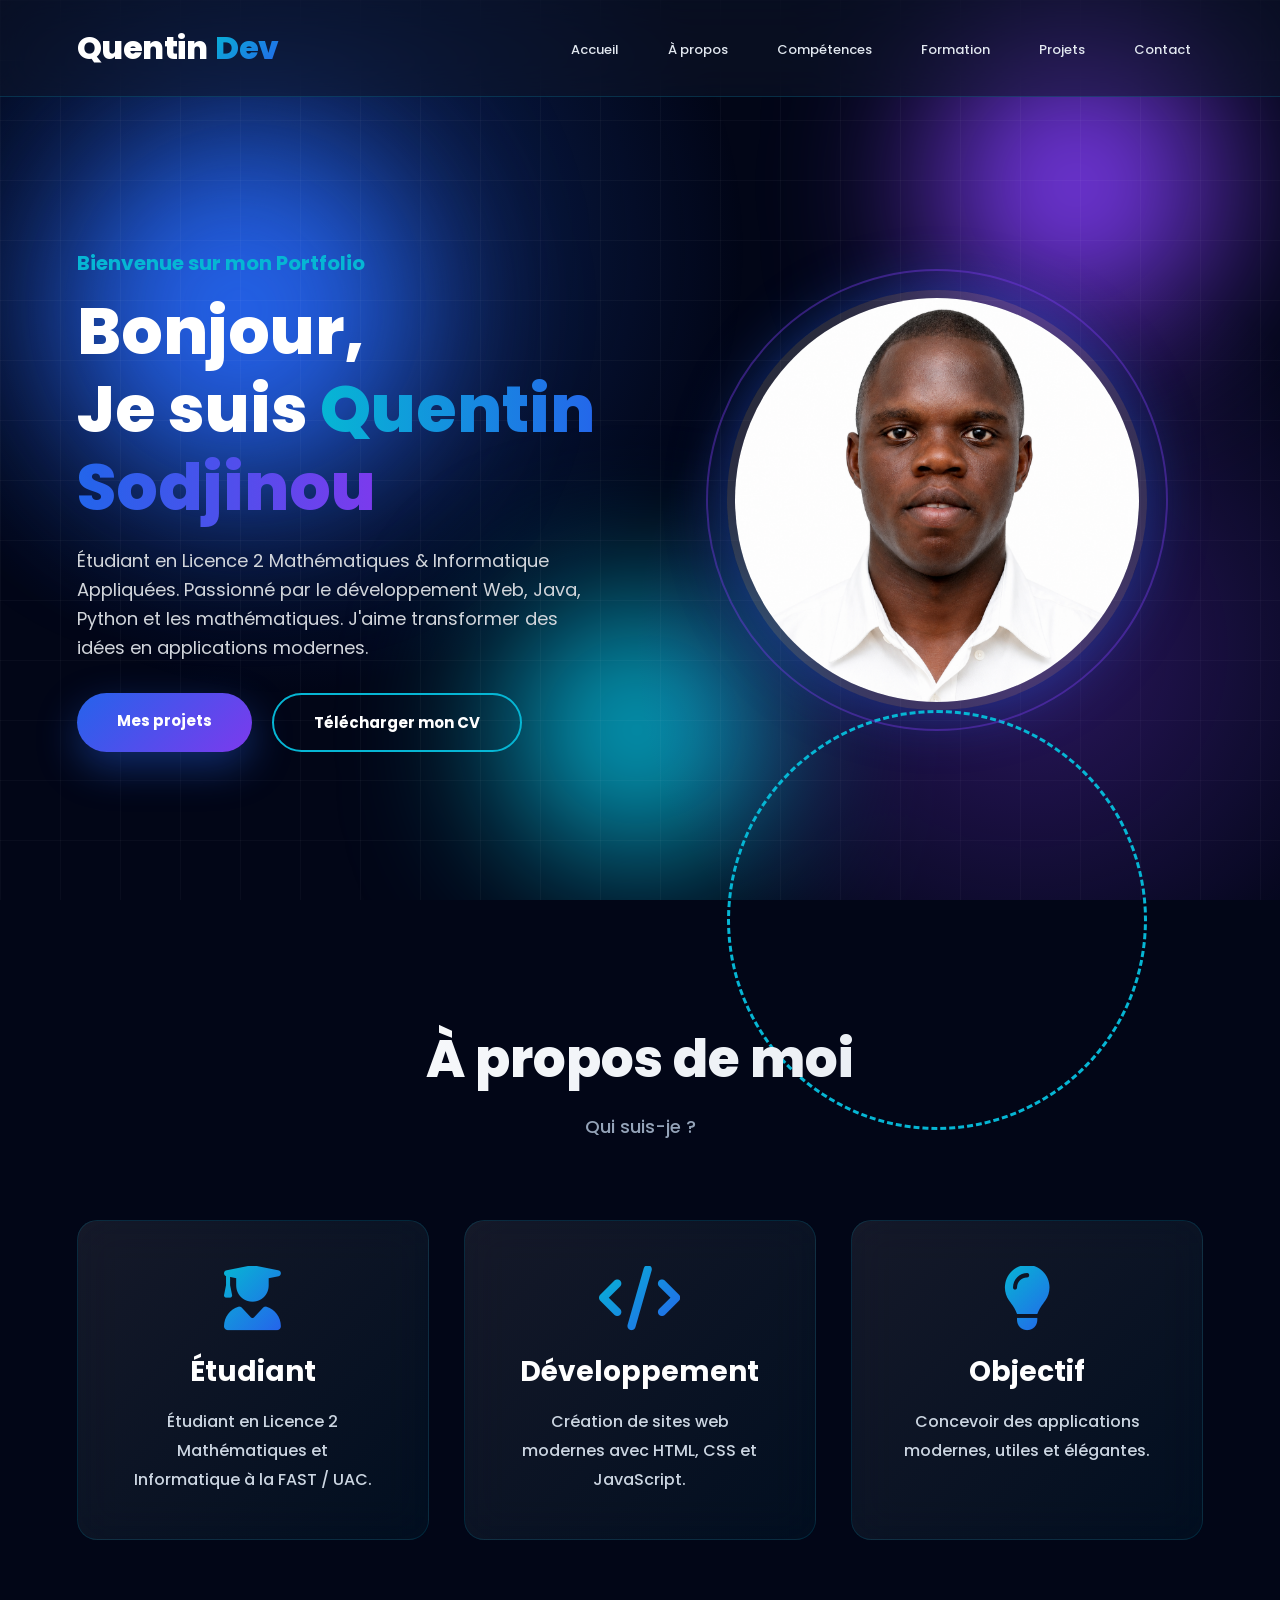
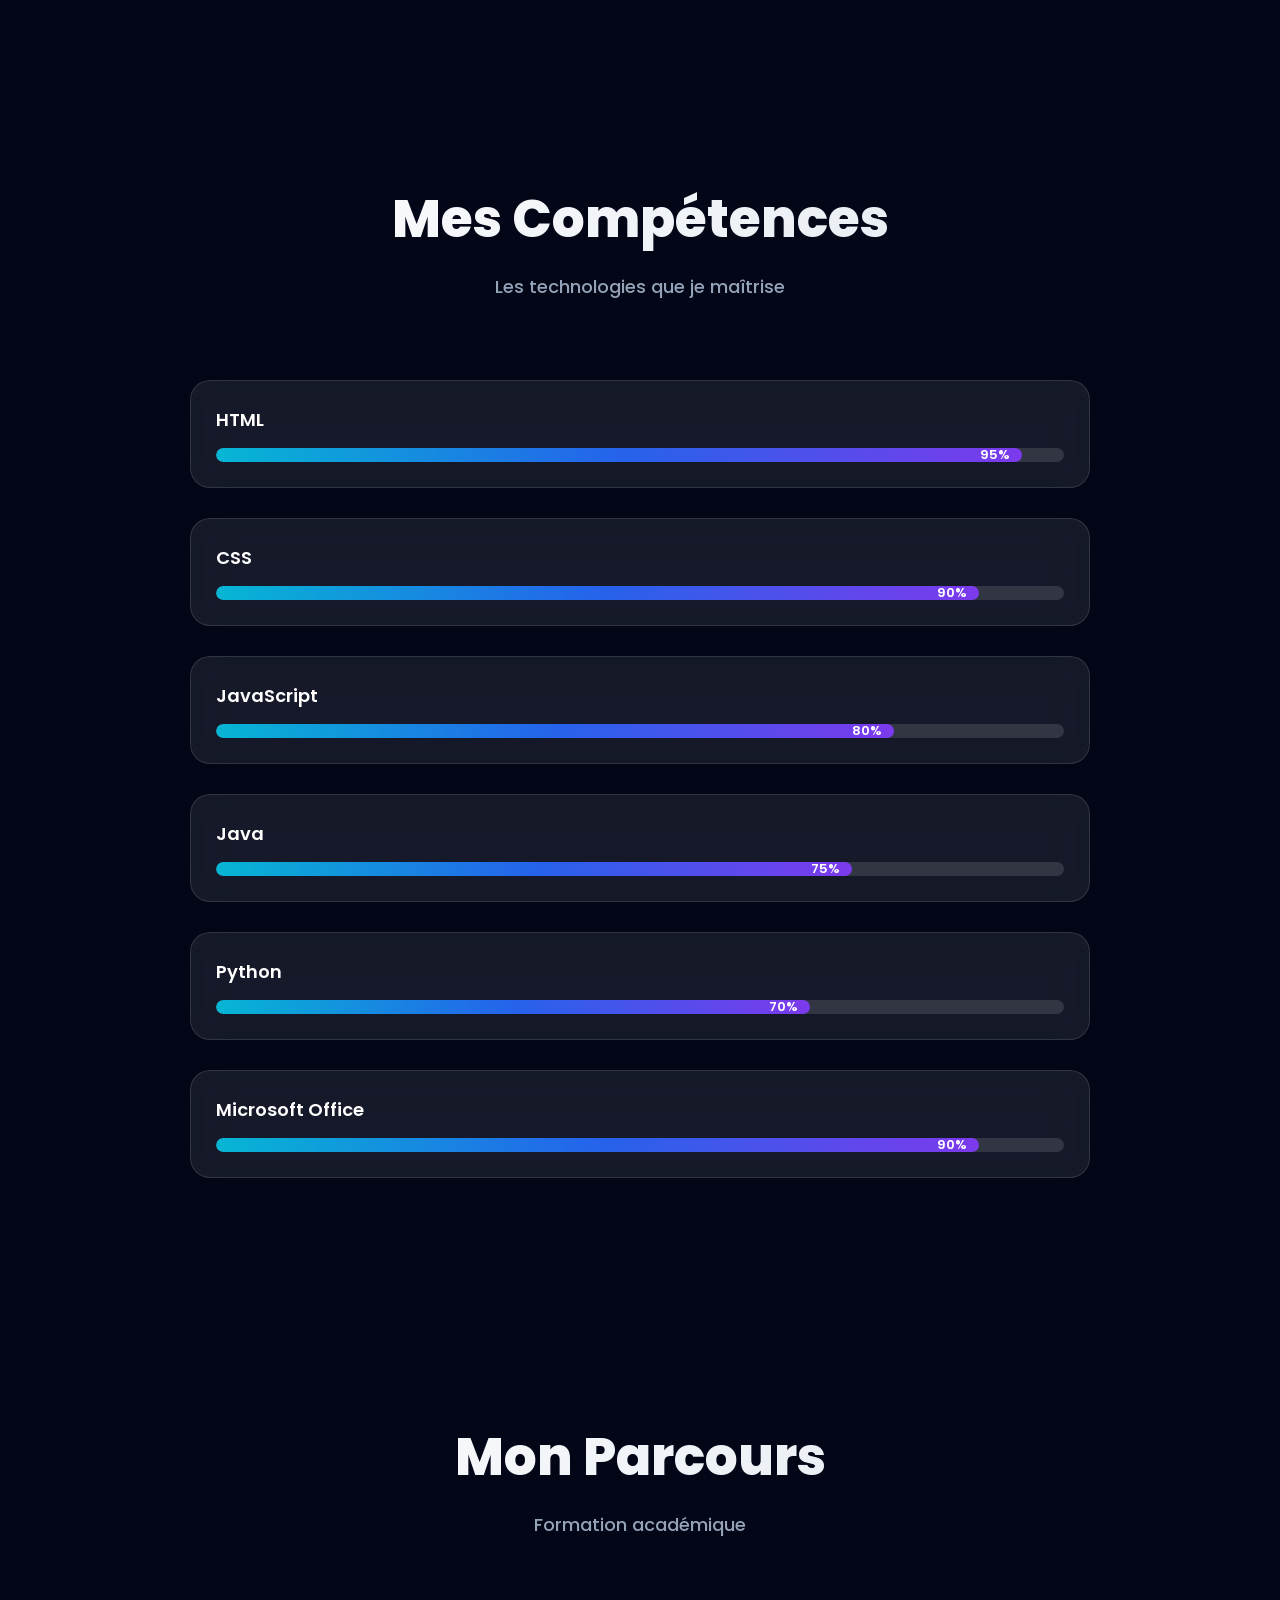
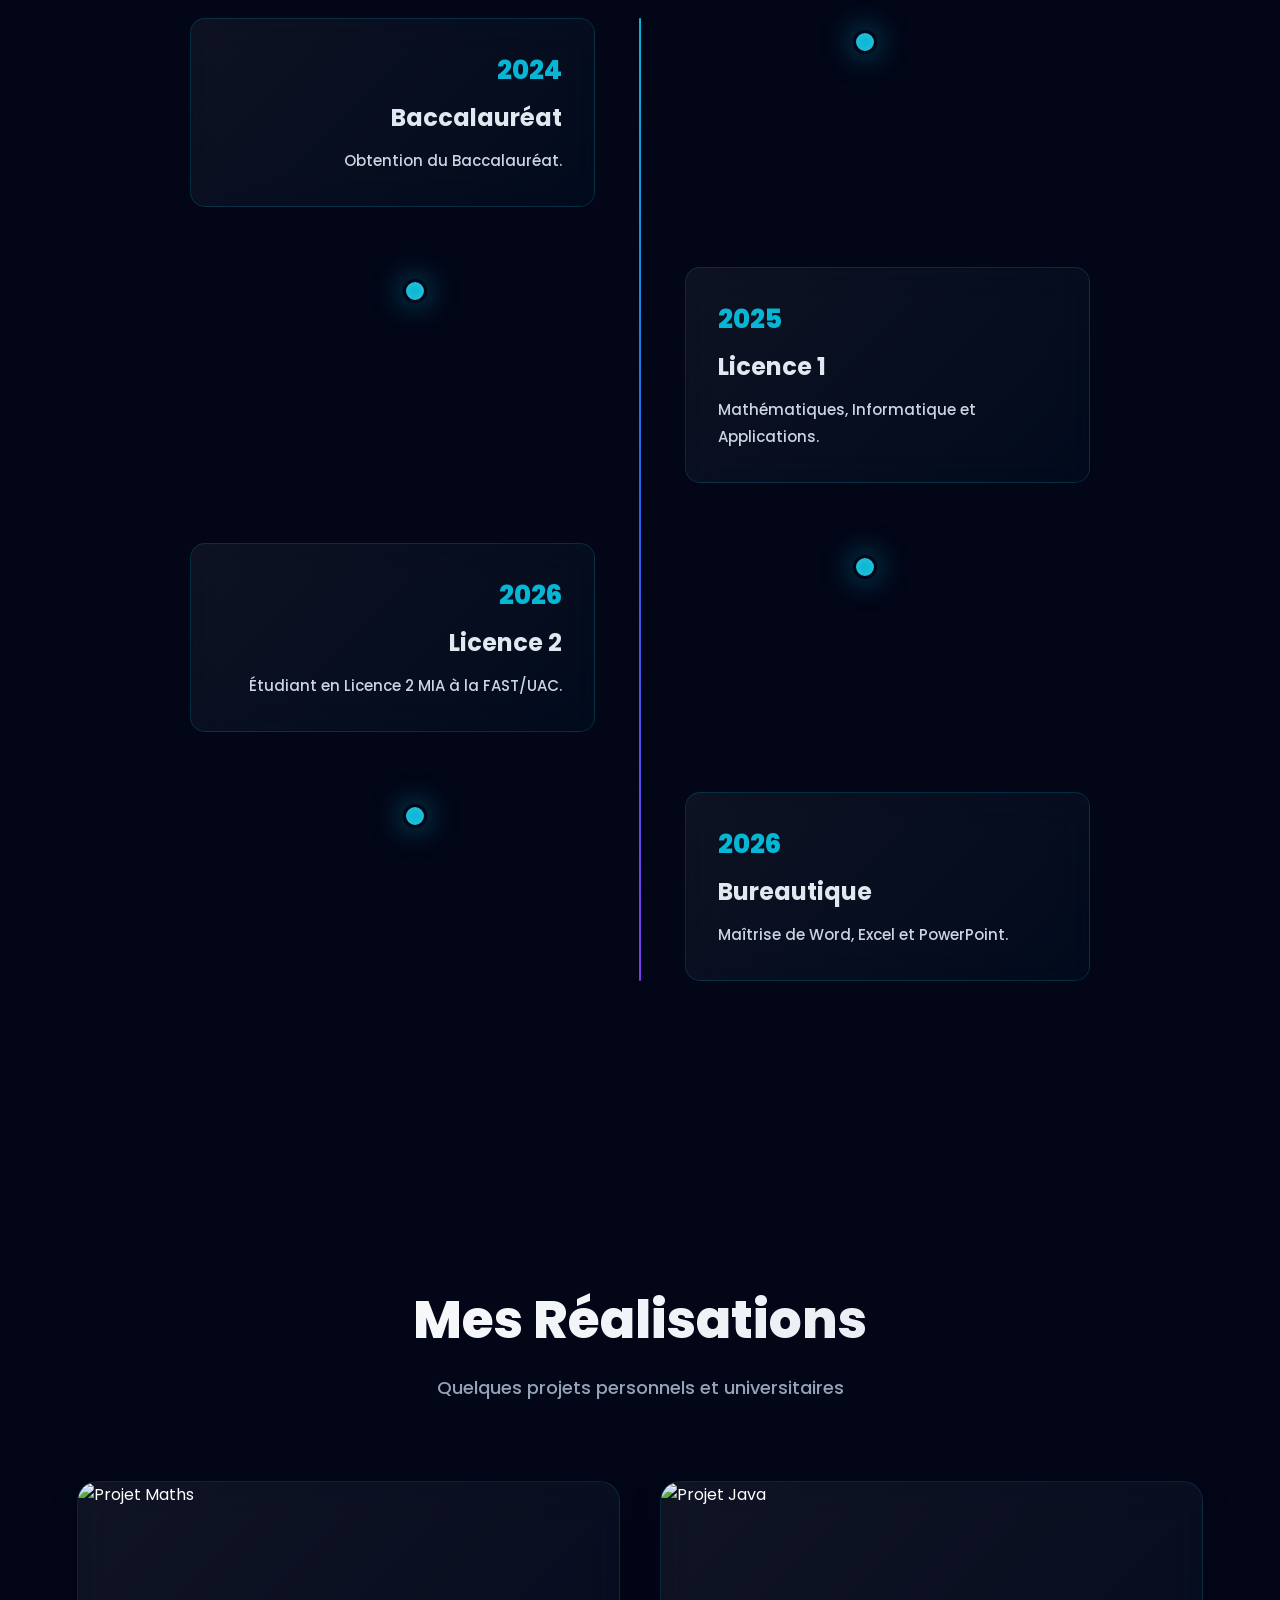
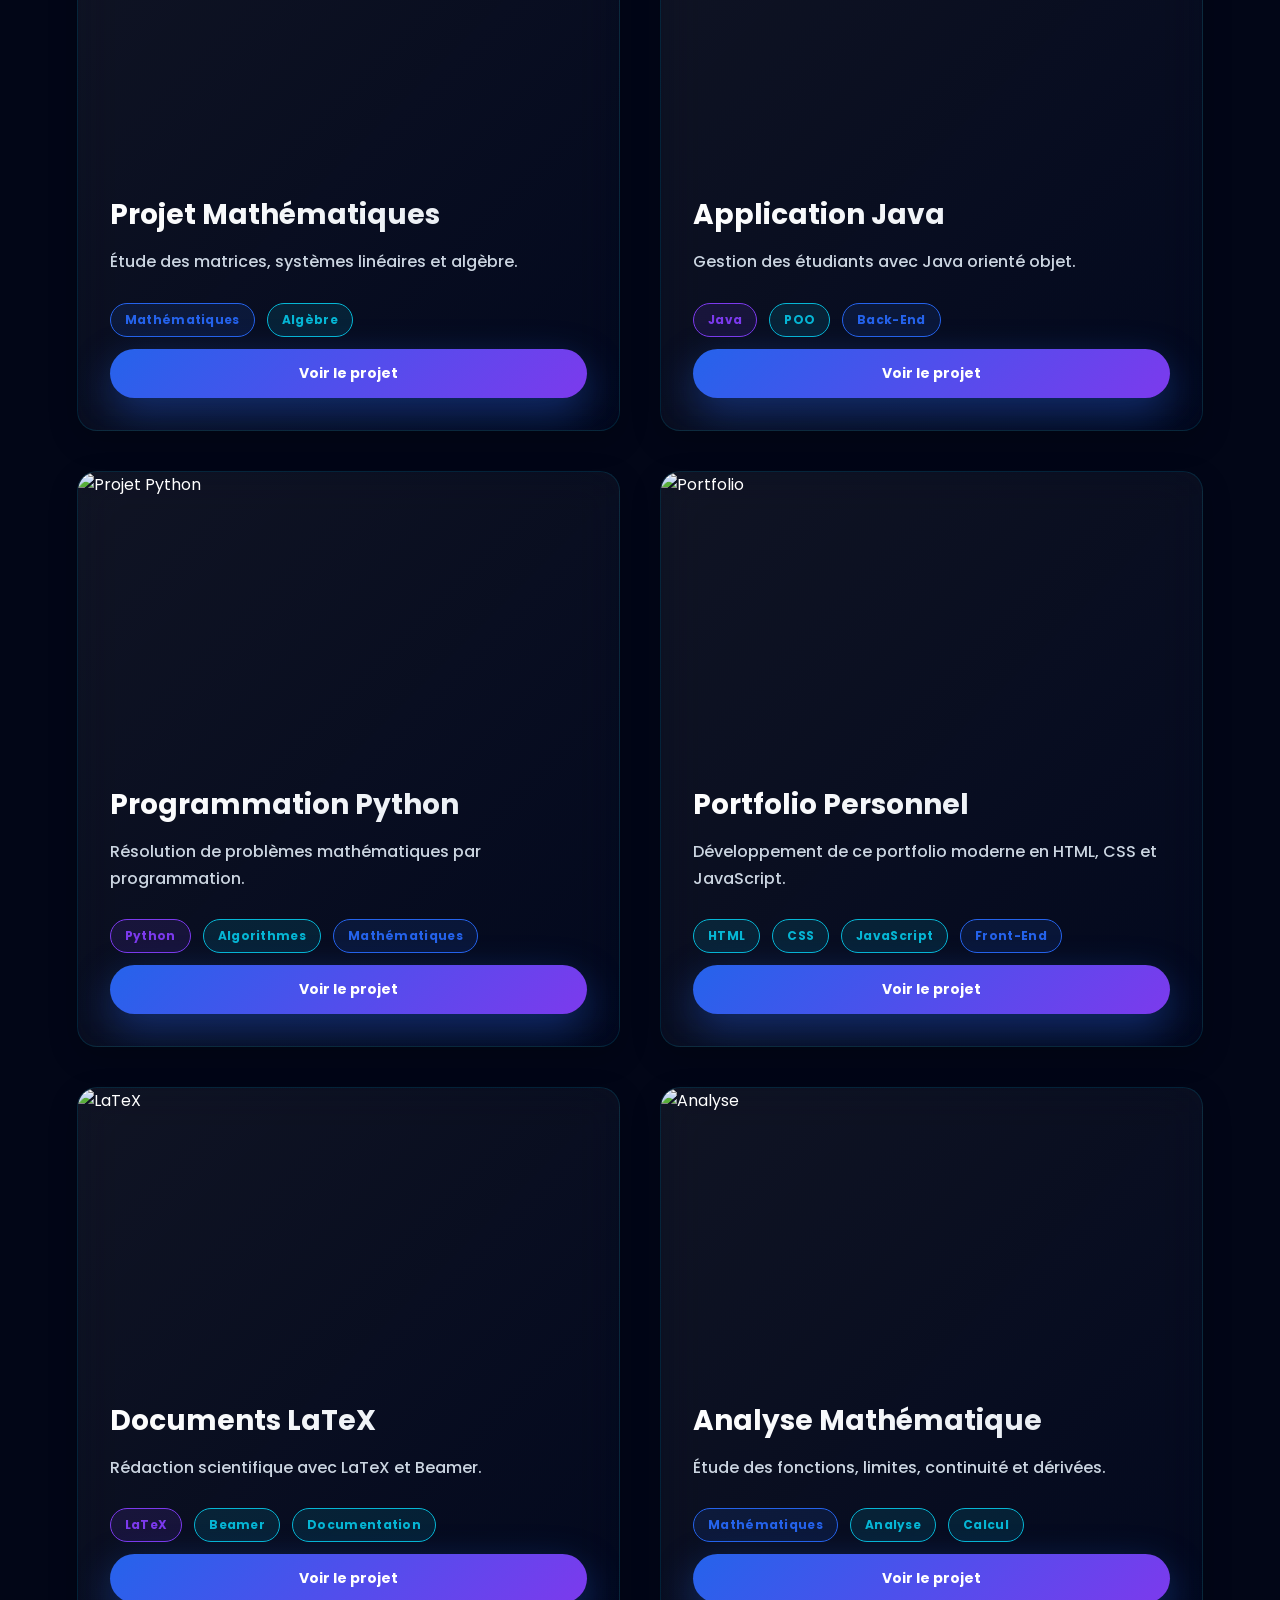
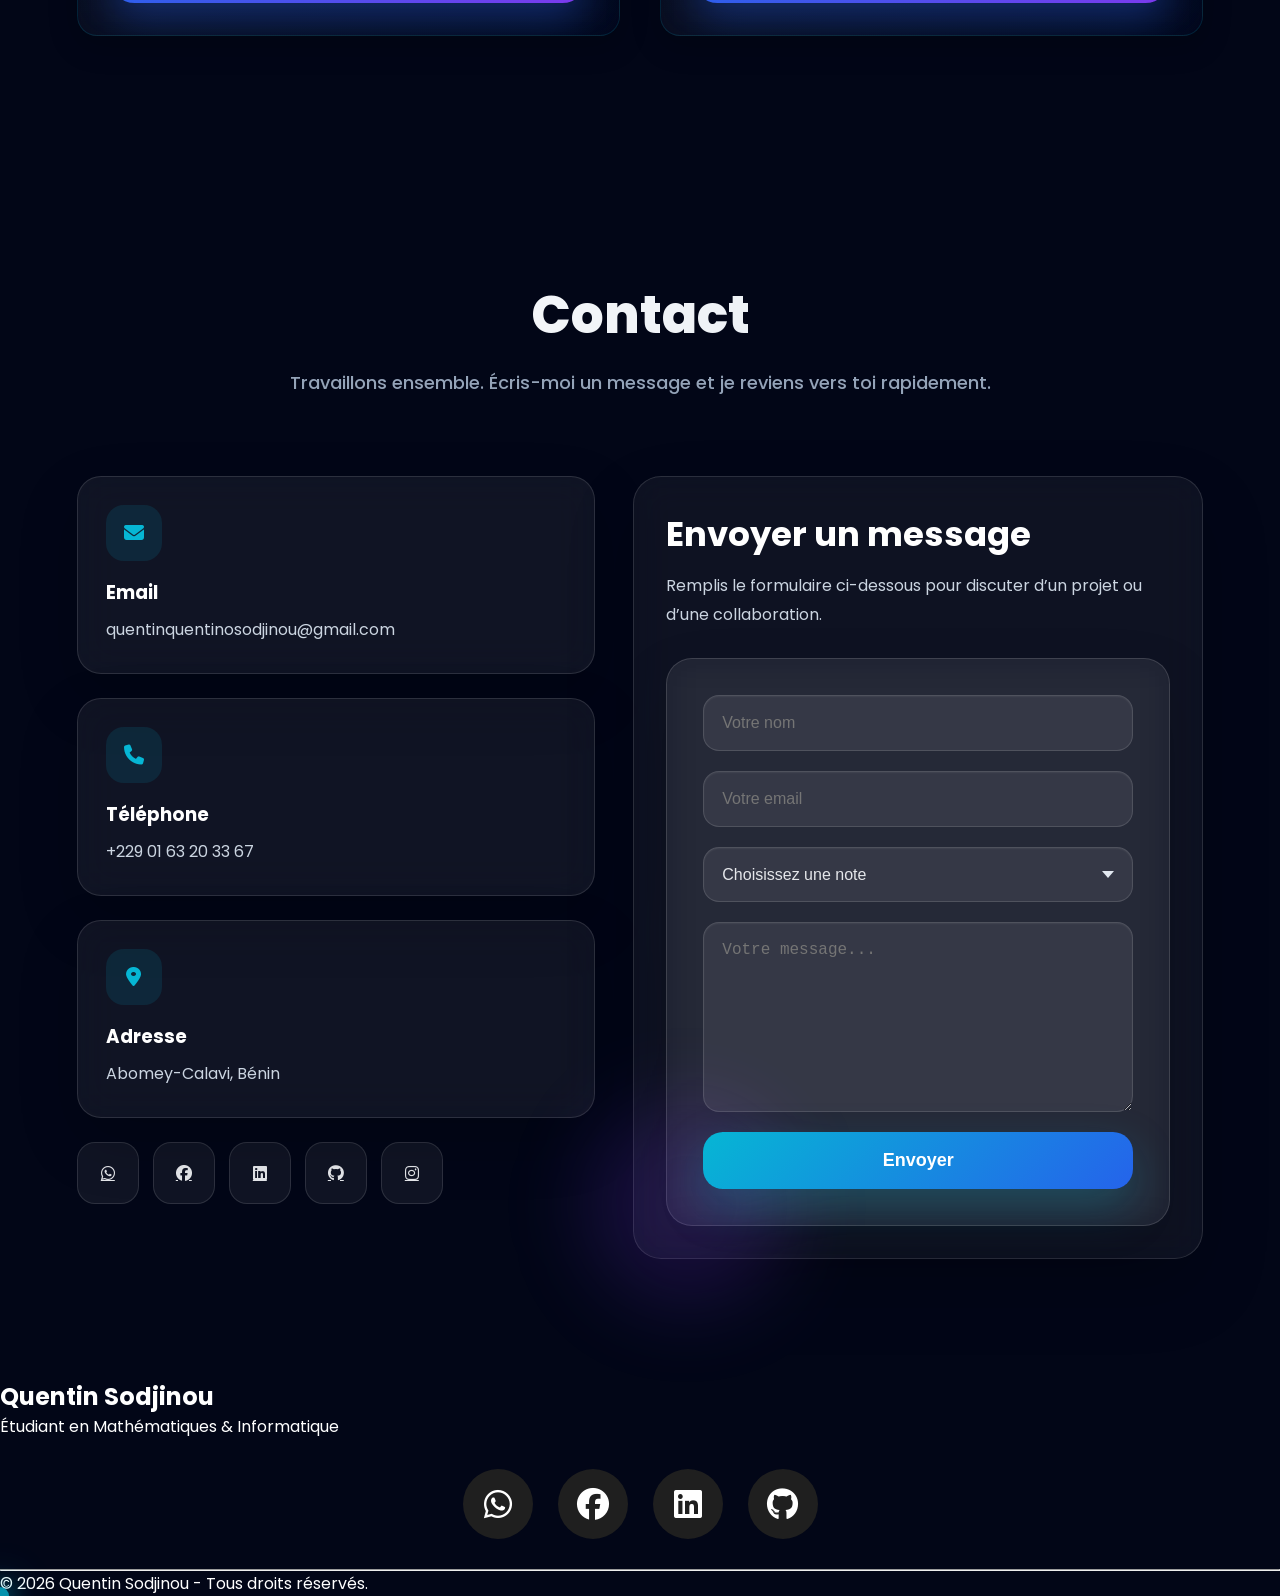
==== commit 8567c881: "Add files via upload" ====
--- a/index.html
+++ b/index.html
@@ -528,128 +528,104 @@
 
     <div class="title">
         <h2>Contact</h2>
-        <p>Travaillons ensemble</p>
-    </div>
-
-    <div class="contact-container">
-
-        <div class="contact-card">
-
-            <i class="fa-solid fa-envelope"></i>
-
-            <h3>Email</h3>
-
-            <p>quentinquentinosodjinou@gmail.com</p>
-
-        </div>
-
-        <div class="contact-card">
-
-            <i class="fa-solid fa-phone"></i>
-
-            <h3>Téléphone</h3>
-
-            <p>+229 01 63 20 33 67</p>
-
-        </div>
-
-        <div class="contact-card">
-
-            <i class="fa-solid fa-location-dot"></i>
-
-            <h3>Adresse</h3>
-
-            <p>Abomey-Calavi, Bénin</p>
-
-        </div>
-
-    </div>
-
-    <div class="socials">
-
-        <a href="https://wa.me/2290163203367" target="_blank">
-            <i class="fab fa-whatsapp"></i>
-        </a>
-
-        <a href="https://facebook.com/Sodjinou.Quentin" target="_blank">
-            <i class="fab fa-facebook"></i>
-        </a>
-
-        <a href="#">
-            <i class="fab fa-linkedin"></i>
-        </a>
-
-        <a href="#">
-            <i class="fab fa-github"></i>
-        </a>
-
-        <a href="#">
-            <i class="fab fa-instagram"></i>
-        </a>
-
-    </div>
-
-</section>
-
-<!--==================== AVIS ====================-->
-
-<section id="avis">
-
-    <div class="title">
-        <h2>Laissez votre avis</h2>
-        <p>Votre retour est important pour moi.</p>
-    </div>
-
-    <form action="https://formsubmit.co/quentinquentinosodjinou@gmail.com"
-          method="POST"
-          class="review-form">
-
-        <input type="hidden" name="_captcha" value="false">
-        <input type="hidden" name="_next" value="remerciement.html">
-        <input type="hidden" name="_subject" value="Nouveau message depuis le portfolio">
-        <input type="hidden" name="_template" value="table">
-
-        <input
-            type="text"
-            name="name"
-            placeholder="Votre nom"
-            required>
-
-        <input
-            type="email"
-            name="email"
-            placeholder="Votre email"
-            required>
-
-        <select name="note" required>
-
-            <option value="">Choisissez une note</option>
-
-            <option>⭐⭐⭐⭐⭐ Excellent</option>
-
-            <option>⭐⭐⭐⭐ Très bien</option>
-
-            <option>⭐⭐⭐ Bien</option>
-
-            <option>⭐⭐ Moyen</option>
-
-            <option>⭐ À améliorer</option>
-
-        </select>
-
-        <textarea
-            name="message"
-            rows="6"
-            placeholder="Votre message..."
-            required></textarea>
-
-        <button type="submit" class="btn">
-
-            Envoyer
-
-        </button>
-
-    </form>
+        <p>Travaillons ensemble. Écris-moi un message et je reviens vers toi rapidement.</p>
+    </div>
+
+    <div class="contact-grid">
+
+        <div class="contact-info">
+
+            <div class="contact-card">
+                <i class="fa-solid fa-envelope"></i>
+                <h3>Email</h3>
+                <p>quentinquentinosodjinou@gmail.com</p>
+            </div>
+
+            <div class="contact-card">
+                <i class="fa-solid fa-phone"></i>
+                <h3>Téléphone</h3>
+                <p>+229 01 63 20 33 67</p>
+            </div>
+
+            <div class="contact-card">
+                <i class="fa-solid fa-location-dot"></i>
+                <h3>Adresse</h3>
+                <p>Abomey-Calavi, Bénin</p>
+            </div>
+
+            <div class="socials contact-socials">
+                <a href="https://wa.me/2290163203367" target="_blank">
+                    <i class="fab fa-whatsapp"></i>
+                </a>
+                <a href="https://facebook.com/Sodjinou.Quentin" target="_blank">
+                    <i class="fab fa-facebook"></i>
+                </a>
+                <a href="#">
+                    <i class="fab fa-linkedin"></i>
+                </a>
+                <a href="#">
+                    <i class="fab fa-github"></i>
+                </a>
+                <a href="#">
+                    <i class="fab fa-instagram"></i>
+                </a>
+            </div>
+
+        </div>
+
+        <div class="contact-panel">
+
+            <div class="contact-panel__intro">
+                <h3>Envoyer un message</h3>
+                <p>Remplis le formulaire ci-dessous pour discuter d’un projet ou d’une collaboration.</p>
+            </div>
+
+            <form action="https://formsubmit.co/quentinquentinosodjinou@gmail.com"
+                  method="POST"
+                  class="review-form contact-form">
+
+                <input type="hidden" name="_captcha" value="false">
+                <input type="hidden" name="_next" value="remerciement.html">
+                <input type="hidden" name="_subject" value="Nouveau message depuis le portfolio">
+                <input type="hidden" name="_template" value="table">
+                <input type="text" name="_honey" style="display:none">
+
+                <input
+                    type="text"
+                    name="name"
+                    placeholder="Votre nom"
+                    required>
+
+                <input
+                    type="email"
+                    name="email"
+                    placeholder="Votre email"
+                    required>
+
+                <select name="note" required>
+                    <option value="">Choisissez une note</option>
+                    <option>⭐⭐⭐⭐⭐ Excellent</option>
+                    <option>⭐⭐⭐⭐ Très bien</option>
+                    <option>⭐⭐⭐ Bien</option>
+                    <option>⭐⭐ Moyen</option>
+                    <option>⭐ À améliorer</option>
+                </select>
+
+                <textarea
+                    name="message"
+                    rows="6"
+                    placeholder="Votre message..."
+                    required></textarea>
+
+                <button type="submit" class="btn">
+                    Envoyer
+                </button>
+
+            </form>
+
+        </div>
+
+    </div>
 
 </section>
 
--- a/st.css
+++ b/st.css
@@ -942,6 +942,104 @@
     filter:blur(50px);
 }
 
+.contact-grid{
+    display:grid;
+    grid-template-columns:1fr 1.1fr;
+    gap:clamp(24px, 3vw, 40px);
+    align-items:start;
+}
+
+.contact-info{
+    display:grid;
+    gap:24px;
+}
+
+.contact-card{
+    padding:28px;
+    border-radius:24px;
+    background:rgba(255,255,255,.06);
+    border:1px solid rgba(255,255,255,.12);
+    box-shadow:0 24px 60px rgba(0,0,0,.18);
+    backdrop-filter:blur(18px);
+    transition:.35s ease;
+}
+
+.contact-card:hover{
+    transform:translateY(-6px);
+    border-color:rgba(6,182,212,.3);
+}
+
+.contact-card i{
+    display:inline-flex;
+    align-items:center;
+    justify-content:center;
+    width:56px;
+    height:56px;
+    border-radius:18px;
+    background:rgba(6,182,212,.12);
+    color:var(--cyan);
+    font-size:1.25rem;
+    margin-bottom:18px;
+}
+
+.contact-card h3{
+    margin-bottom:10px;
+    font-size:1.15rem;
+    color:#fff;
+}
+
+.contact-card p{
+    color:#cbd5e1;
+    line-height:1.8;
+}
+
+.contact-socials{
+    display:flex;
+    flex-wrap:wrap;
+    gap:14px;
+}
+
+.contact-socials a{
+    width:62px;
+    height:62px;
+    border-radius:18px;
+    display:inline-flex;
+    align-items:center;
+    justify-content:center;
+    background:rgba(255,255,255,.06);
+    border:1px solid rgba(255,255,255,.12);
+    color:var(--text-color);
+    transition:.3s ease;
+}
+
+.contact-socials a:hover{
+    background:linear-gradient(135deg, rgba(6,182,212,.95), rgba(37,99,235,.95));
+    color:#fff;
+    transform:translateY(-4px);
+}
+
+.contact-panel{
+    display:flex;
+    flex-direction:column;
+    gap:28px;
+    padding:32px;
+    border-radius:28px;
+    background:rgba(255,255,255,.05);
+    border:1px solid rgba(255,255,255,.12);
+    box-shadow:0 30px 70px rgba(0,0,0,.16);
+    backdrop-filter:blur(18px);
+}
+
+.contact-panel__intro h3{
+    font-size:clamp(28px, 4vw, 34px);
+    margin-bottom:12px;
+}
+
+.contact-panel__intro p{
+    color:#cbd5e1;
+    line-height:1.8;
+}
+
 #avis .title{
     text-align:center;
     margin-bottom:40px;
@@ -950,16 +1048,16 @@
 }
 
 .review-form{
-    max-width:760px;
-    margin:0 auto;
+    max-width:100%;
+    margin:0;
     display:flex;
     flex-direction:column;
-    gap:22px;
-    background:rgba(255,255,255,.06);
-    padding:clamp(28px, 5vw, 45px);
-    border-radius:28px;
-    border:1px solid rgba(255,255,255,.12);
-    box-shadow:0 30px 70px rgba(0,0,0,.25);
+    gap:20px;
+    background:rgba(255,255,255,.05);
+    padding:clamp(24px, 3vw, 36px);
+    border-radius:26px;
+    border:1px solid rgba(255,255,255,.14);
+    box-shadow:0 28px 60px rgba(0,0,0,.18);
     backdrop-filter:blur(18px);
     position:relative;
     z-index:1;
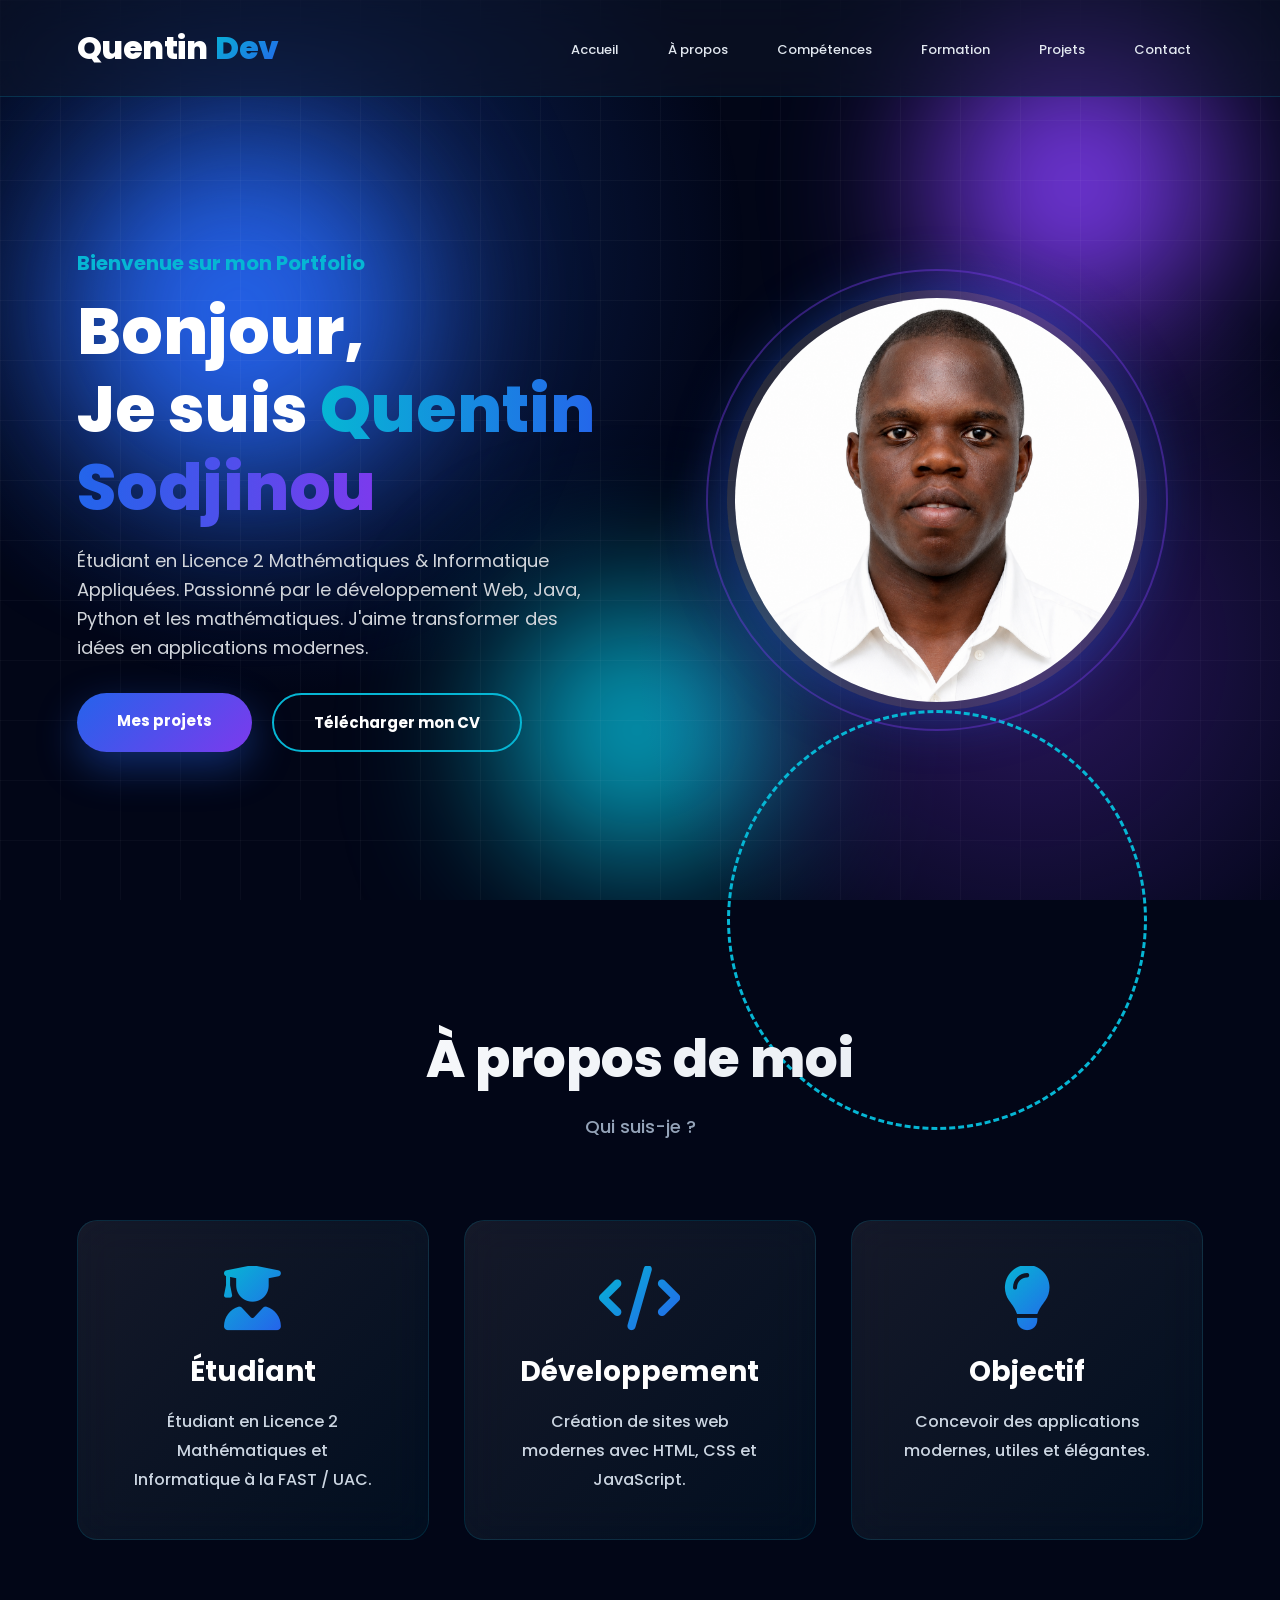
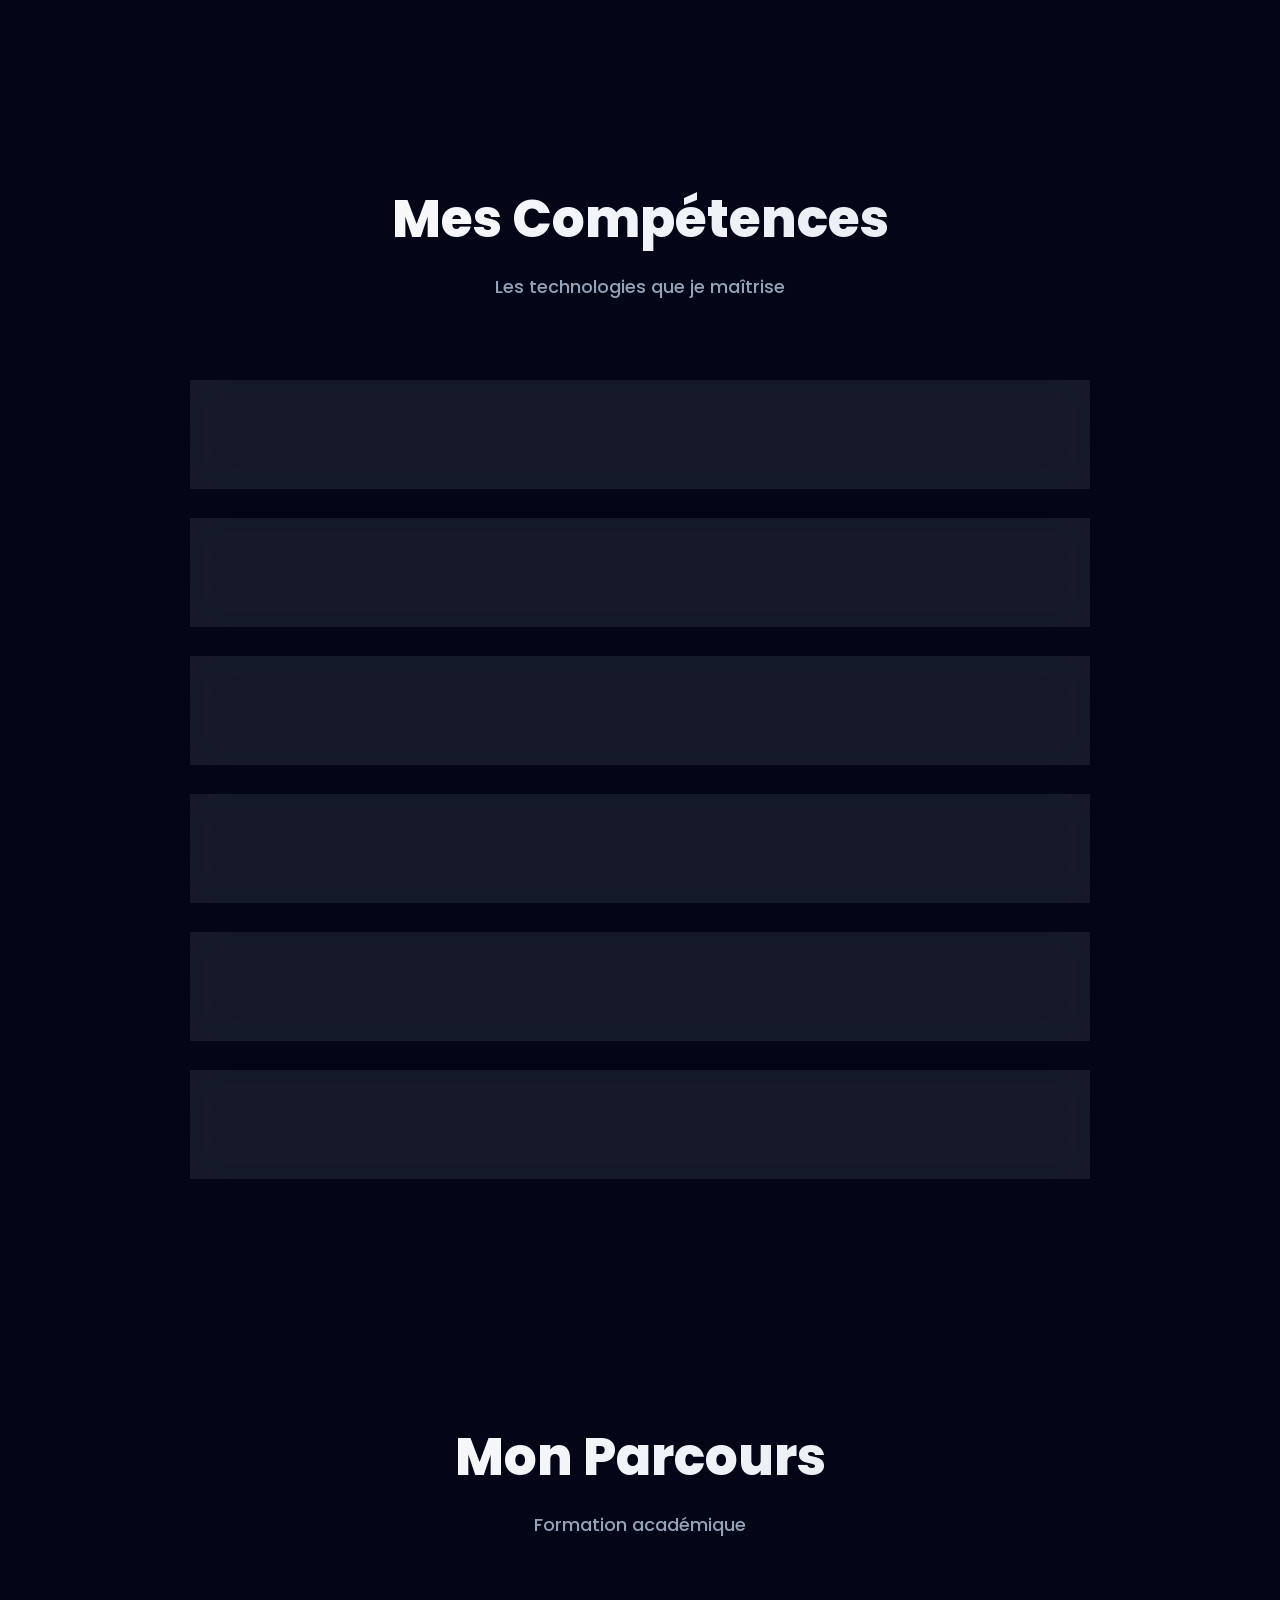
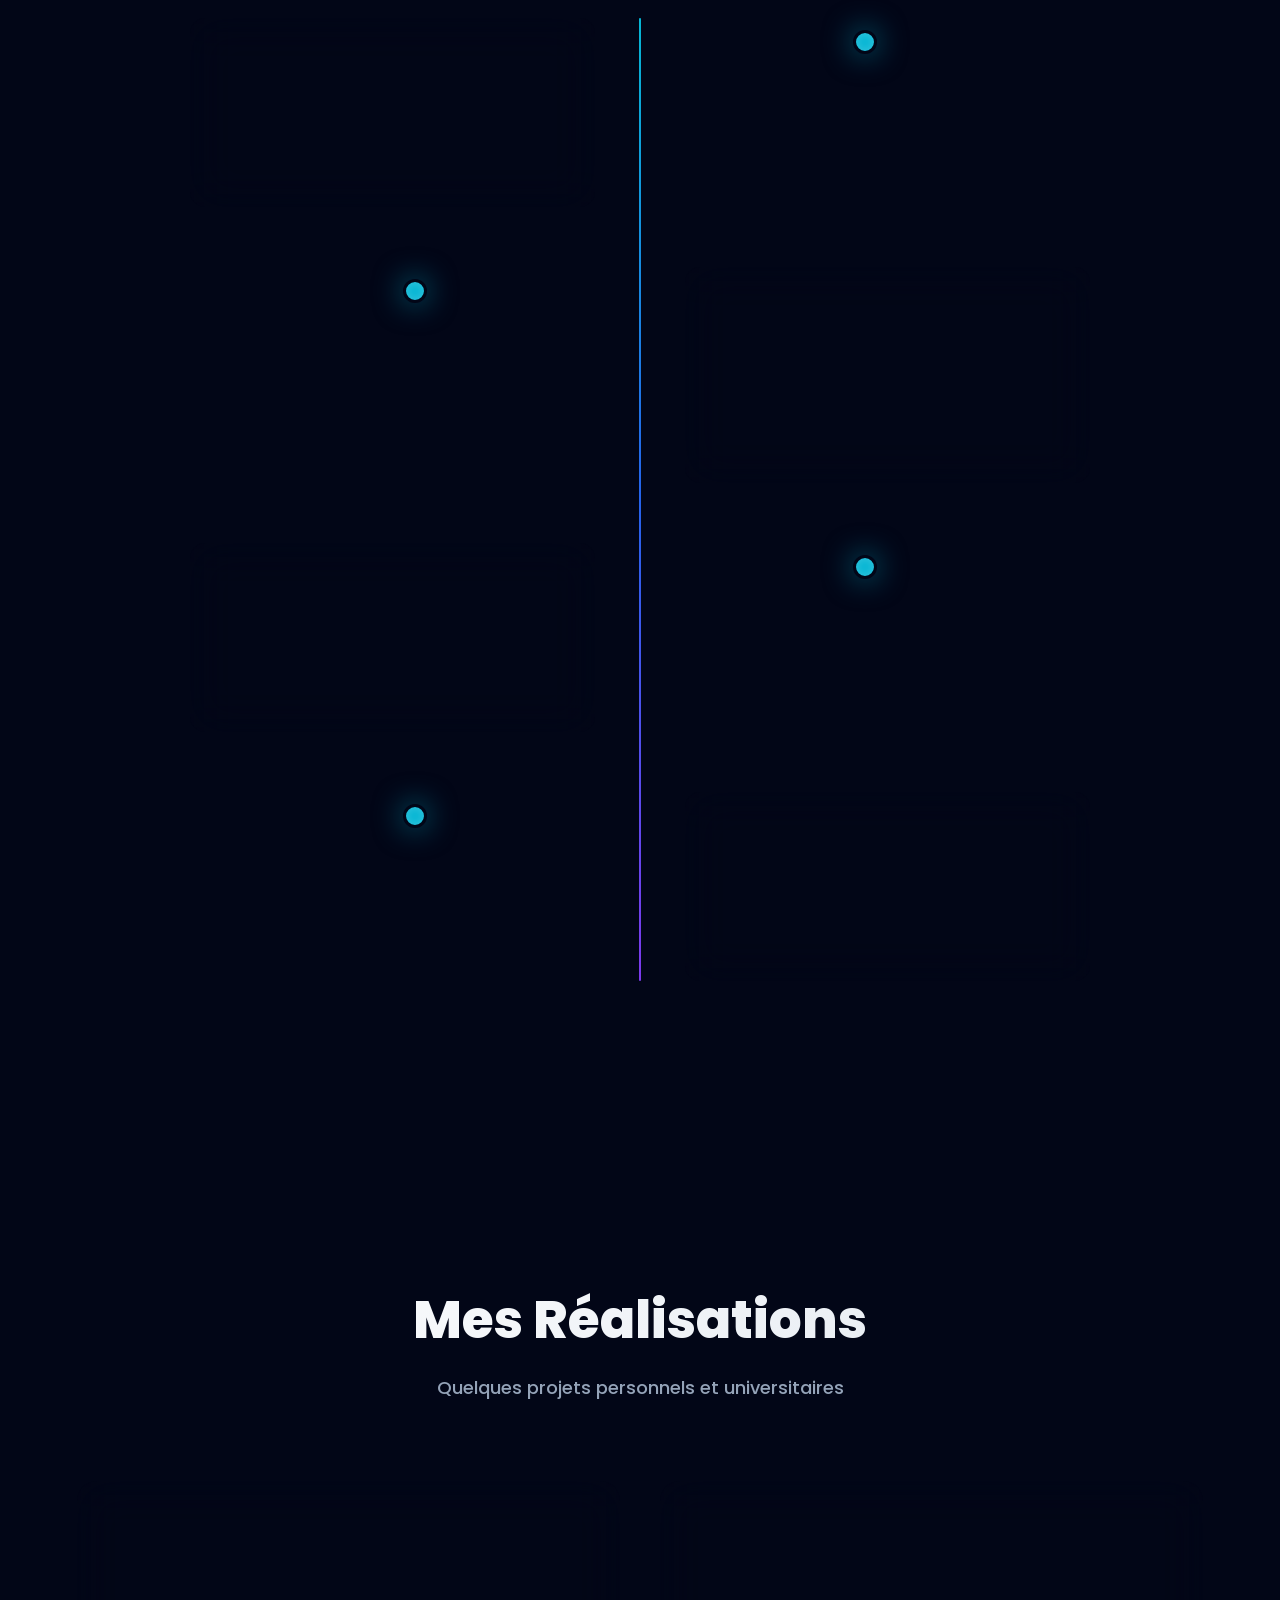
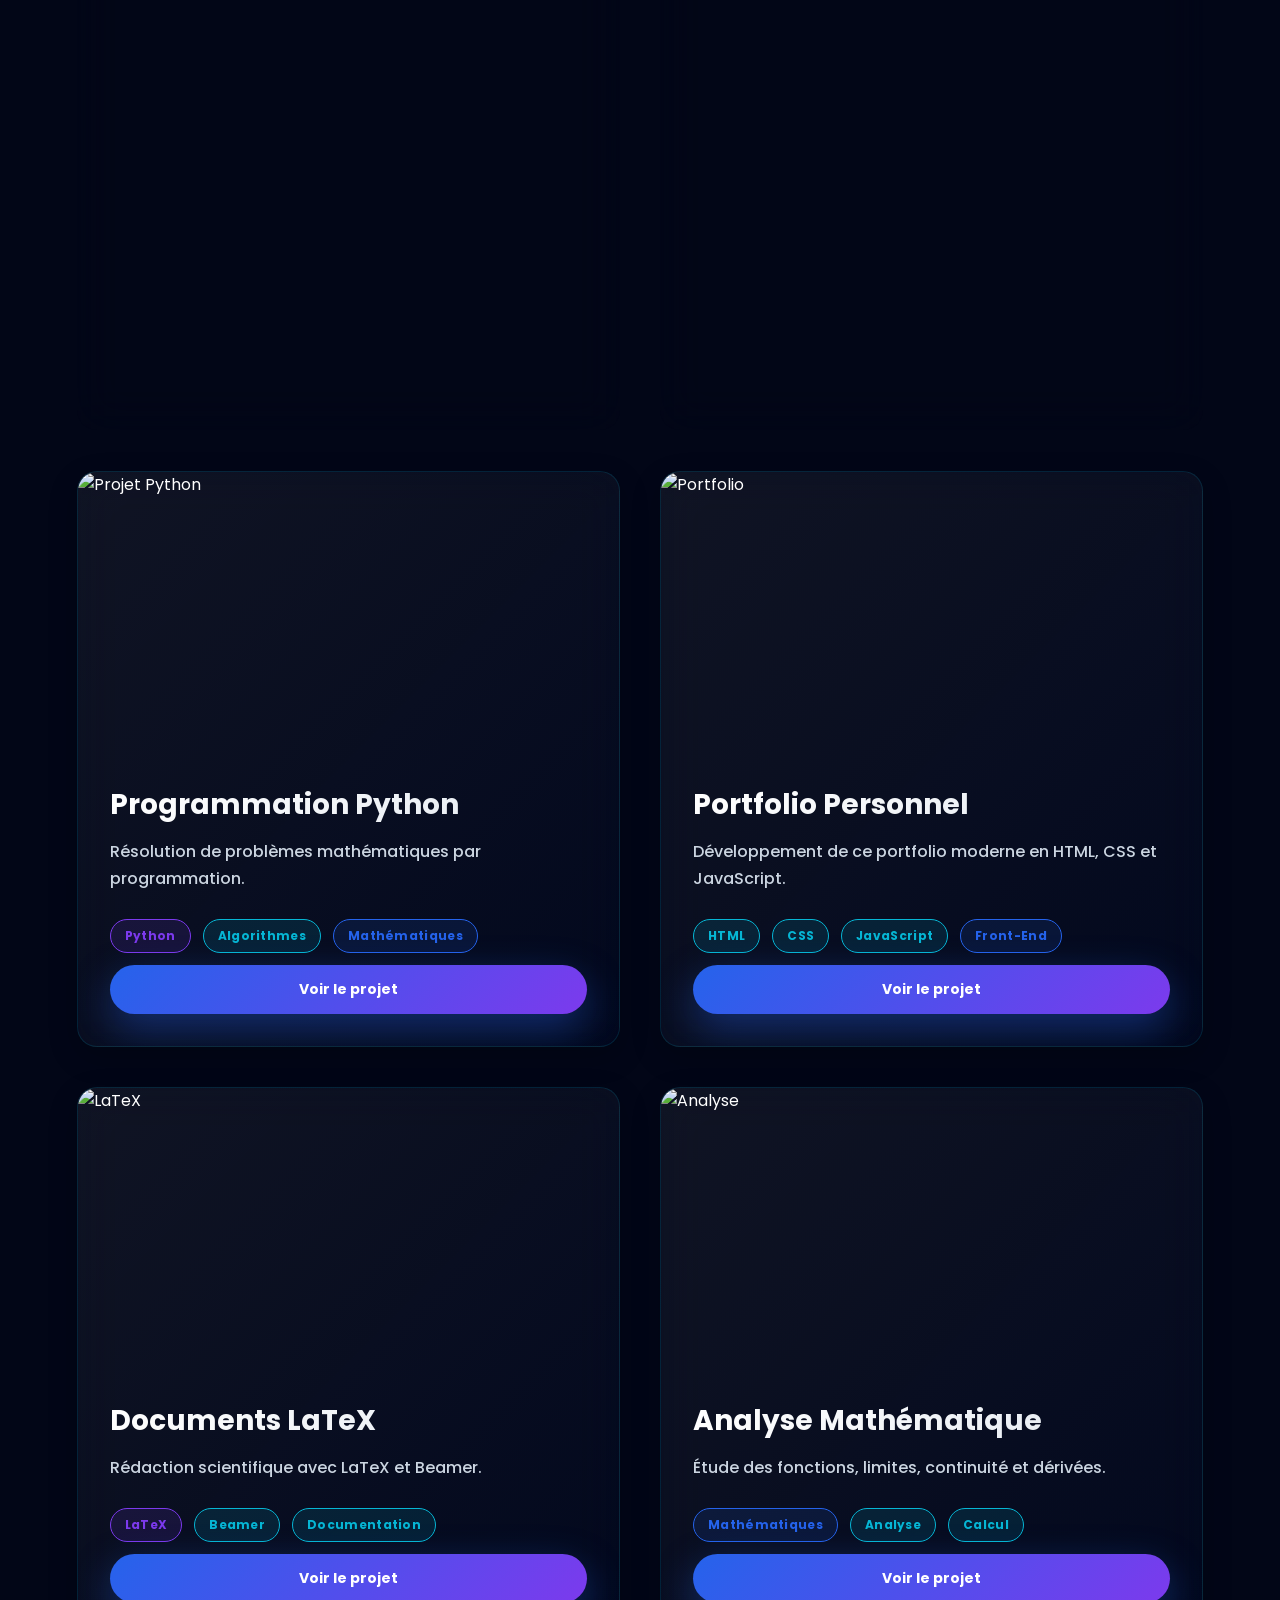
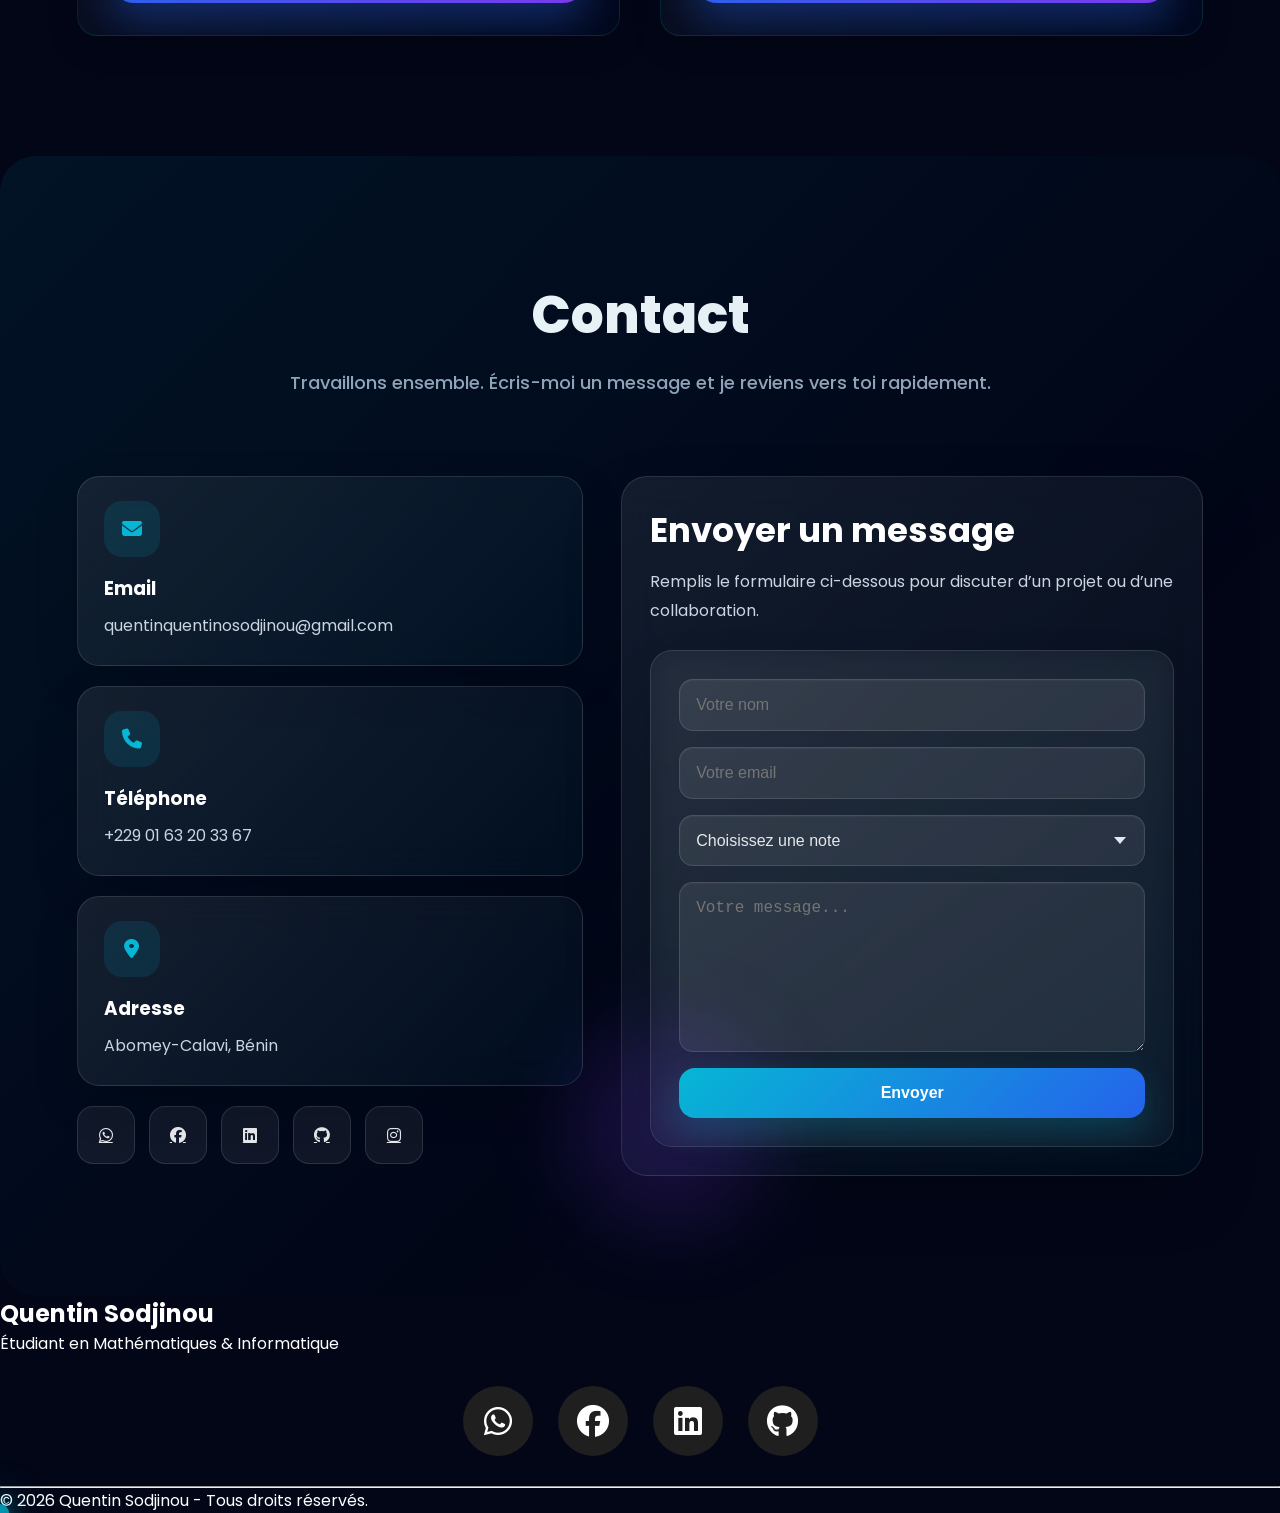
==== commit 5cd820e7: "Add files via upload" ====
--- a/index.html
+++ b/index.html
@@ -66,7 +66,7 @@
 
 <li><a href="#projets">Projets</a></li>
 
-<li><a href="#contact">Contact</a></li>
+<li><a href="contact.html">Contact</a></li>
 
 </ul>
 
--- a/st.css
+++ b/st.css
@@ -184,6 +184,7 @@
 
 .logo span{
     background:linear-gradient(135deg, #06b6d4, #2563eb);
+    background-clip:text;
     -webkit-background-clip:text;
     -webkit-text-fill-color:transparent;
     font-weight:800;
@@ -282,6 +283,7 @@
 
 .hero-left h1 span{
     background:linear-gradient(90deg,#06b6d4,#2563eb,#7c3aed);
+    background-clip:text;
     -webkit-background-clip:text;
     -webkit-text-fill-color:transparent;
 }
@@ -463,6 +465,7 @@
     margin-bottom:15px;
     font-weight:800;
     background:linear-gradient(135deg, #fff, #e2e8f0);
+    background-clip:text;
     -webkit-background-clip:text;
     -webkit-text-fill-color:transparent;
 }
@@ -517,6 +520,7 @@
     font-size:clamp(40px, 12vw, 65px);
     margin-bottom:20px;
     background:linear-gradient(135deg, #06b6d4, #2563eb);
+    background-clip:text;
     -webkit-background-clip:text;
     -webkit-text-fill-color:transparent;
     display:inline-block;
@@ -814,6 +818,7 @@
     margin-bottom:12px;
     font-weight:700;
     background:linear-gradient(135deg, #fff, #e2e8f0);
+    background-clip:text;
     -webkit-background-clip:text;
     -webkit-text-fill-color:transparent;
 }
@@ -920,6 +925,19 @@
 
 /*==================== AVIS ====================*/
 
+#contact{
+    position:relative;
+}
+
+#contact::before{
+    content:'';
+    position:absolute;
+    inset:0;
+    background:linear-gradient(135deg, rgba(6,182,212,.08), transparent 70%);
+    border-radius:36px;
+    pointer-events:none;
+}
+
 #avis{
     padding:clamp(80px, 12vw, 100px) clamp(5%, 6%, 8%);
     background:linear-gradient(180deg, rgba(2,10,29,.92), rgba(3,22,54,.88));
@@ -944,22 +962,24 @@
 
 .contact-grid{
     display:grid;
-    grid-template-columns:1fr 1.1fr;
+    grid-template-columns:1fr 1.15fr;
     gap:clamp(24px, 3vw, 40px);
     align-items:start;
+    position:relative;
+    z-index:1;
 }
 
 .contact-info{
     display:grid;
-    gap:24px;
+    gap:20px;
 }
 
 .contact-card{
-    padding:28px;
-    border-radius:24px;
-    background:rgba(255,255,255,.06);
+    padding:24px 26px;
+    border-radius:22px;
+    background:linear-gradient(135deg, rgba(255,255,255,.08), rgba(6,182,212,.04));
     border:1px solid rgba(255,255,255,.12);
-    box-shadow:0 24px 60px rgba(0,0,0,.18);
+    box-shadow:0 18px 45px rgba(0,0,0,.16);
     backdrop-filter:blur(18px);
     transition:.35s ease;
 }
@@ -1000,9 +1020,9 @@
 }
 
 .contact-socials a{
-    width:62px;
-    height:62px;
-    border-radius:18px;
+    width:58px;
+    height:58px;
+    border-radius:16px;
     display:inline-flex;
     align-items:center;
     justify-content:center;
@@ -1021,12 +1041,12 @@
 .contact-panel{
     display:flex;
     flex-direction:column;
-    gap:28px;
-    padding:32px;
-    border-radius:28px;
-    background:rgba(255,255,255,.05);
+    gap:24px;
+    padding:28px;
+    border-radius:26px;
+    background:linear-gradient(145deg, rgba(255,255,255,.07), rgba(6,182,212,.04));
     border:1px solid rgba(255,255,255,.12);
-    box-shadow:0 30px 70px rgba(0,0,0,.16);
+    box-shadow:0 25px 60px rgba(0,0,0,.16);
     backdrop-filter:blur(18px);
 }
 
@@ -1038,6 +1058,7 @@
 .contact-panel__intro p{
     color:#cbd5e1;
     line-height:1.8;
+    max-width:620px;
 }
 
 #avis .title{
@@ -1052,13 +1073,13 @@
     margin:0;
     display:flex;
     flex-direction:column;
-    gap:20px;
-    background:rgba(255,255,255,.05);
-    padding:clamp(24px, 3vw, 36px);
-    border-radius:26px;
-    border:1px solid rgba(255,255,255,.14);
-    box-shadow:0 28px 60px rgba(0,0,0,.18);
-    backdrop-filter:blur(18px);
+    gap:16px;
+    background:rgba(255,255,255,.04);
+    padding:clamp(20px, 2.8vw, 28px);
+    border-radius:22px;
+    border:1px solid rgba(255,255,255,.12);
+    box-shadow:0 20px 45px rgba(0,0,0,.12);
+    backdrop-filter:blur(16px);
     position:relative;
     z-index:1;
 }
@@ -1067,15 +1088,15 @@
 .review-form select,
 .review-form textarea{
     width:100%;
-    padding:clamp(14px, 2.5vw, 18px);
+    padding:clamp(13px, 2.3vw, 16px);
     border:1px solid var(--input-border);
-    border-radius:16px;
-    background:var(--input-bg);
+    border-radius:14px;
+    background:rgba(255,255,255,.08);
     color:var(--text-color);
     font-size:clamp(14px, 2vw, 16px);
     outline:none;
     transition:.3s ease;
-    box-shadow: inset 0 1px 2px rgba(255,255,255,.06);
+    box-shadow: inset 0 1px 2px rgba(255,255,255,.05);
 }
 
 .review-form input:hover,
@@ -1102,20 +1123,20 @@
 
 .review-form textarea{
     resize:vertical;
-    min-height:190px;
+    min-height:170px;
 }
 
 .review-form .btn{
-    padding:clamp(14px, 2.5vw, 18px) clamp(20px, 4vw, 28px);
+    padding:clamp(13px, 2.3vw, 16px) clamp(20px, 4vw, 24px);
     border:none;
-    border-radius:20px;
+    border-radius:16px;
     background:linear-gradient(135deg, #06b6d4, #2563eb);
     color:#fff;
-    font-size:clamp(15px, 2.5vw, 18px);
+    font-size:clamp(14px, 2.3vw, 16px);
     font-weight:700;
     cursor:pointer;
     transition:.35s ease;
-    box-shadow:0 18px 45px rgba(6,182,212,.25);
+    box-shadow:0 14px 35px rgba(6,182,212,.22);
 }
 
 .review-form .btn:hover{
@@ -1203,40 +1224,38 @@
 }
 
 /* ===========================
-   TABLETTES (1024px - 1200px)
+   TABLETTES ET PETITS ÉCRANS (≤1200px)
 =========================== */
 
 @media (max-width:1200px){
     .projects{
-        grid-template-columns:repeat(2, 1fr);
-    }
-}
-
-/* ===========================
-   TABLETTES MOYENNES (768px - 1024px)
-=========================== */
-
-@media (max-width:1024px){
-    .projects{
-        grid-template-columns:repeat(2, 1fr);
+        grid-template-columns:repeat(2, minmax(0, 1fr));
     }
 
     .hero{
         padding-top:clamp(120px, 18vw, 150px);
     }
+
+    .contact-grid{
+        grid-template-columns:1fr;
+    }
+
+    .contact-info{
+        grid-template-columns:repeat(2, minmax(0, 1fr));
+    }
 }
 
 /* ===========================
-   TABLETTES PETITES (480px - 768px)
+   TABLETTES (≤1024px)
 =========================== */
 
-@media (max-width:768px){
-    header{
-        padding:clamp(12px, 3vw, 16px) clamp(4%, 5%, 6%);
-    }
-
+@media (max-width:1024px){
     .navbar{
-        gap:15px;
+        gap:16px;
+    }
+
+    .menu-btn{
+        display:block;
     }
 
     .nav-links{
@@ -1244,14 +1263,14 @@
         top:0;
         right:0;
         height:100vh;
-        width:min(280px, 100%);
+        width:min(300px, 100%);
         padding:100px 24px 24px;
         flex-direction:column;
         align-items:flex-start;
         justify-content:flex-start;
-        gap:22px;
+        gap:18px;
         background:rgba(15,23,42,0.97);
-        backdrop-filter:blur(30px);
+        backdrop-filter:blur(24px);
         transform:translateX(100%);
         transition:transform .3s ease, opacity .3s ease;
         opacity:0;
@@ -1265,27 +1284,83 @@
         border-radius:12px;
     }
 
-    .menu-btn{
-        display:block;
-    }
-
     .hero{
         flex-direction:column;
         text-align:center;
-        padding-top:clamp(100px, 18vw, 140px);
+        padding-top:clamp(110px, 16vw, 140px);
+        gap:clamp(24px, 6vw, 40px);
+    }
+
+    .hero-left,
+    .hero-right{
+        width:100%;
+        min-width:0;
+    }
+
+    .hero-left{
+        display:flex;
+        flex-direction:column;
+        align-items:center;
+    }
+
+    .hero-left p{
+        max-width:680px;
     }
 
     .hero-buttons{
         justify-content:center;
+        width:100%;
+    }
+
+    .photo{
+        width:min(320px, 70vw);
+        height:min(320px, 70vw);
     }
 
     .projects{
+        grid-template-columns:1fr 1fr;
+    }
+
+    .about-container{
+        grid-template-columns:1fr 1fr;
+    }
+}
+
+/* ===========================
+   SMARTPHONES ET PETITES TABLETTES (≤768px)
+=========================== */
+
+@media (max-width:768px){
+    header{
+        padding:clamp(12px, 3vw, 16px) clamp(4%, 5%, 6%);
+    }
+
+    .navbar{
+        gap:12px;
+    }
+
+    .hero{
+        padding:clamp(100px, 16vw, 130px) clamp(4%, 5%, 6%) clamp(30px, 8vw, 50px);
+    }
+
+    .hero-left h1{
+        font-size:clamp(28px, 7vw, 42px);
+    }
+
+    .hero-left p{
+        font-size:clamp(13px, 2.2vw, 15px);
+    }
+
+    .hero-buttons{
+        gap:12px;
+        flex-direction:column;
+        align-items:stretch;
+    }
+
+    .projects,
+    .about-container{
         grid-template-columns:1fr;
         gap:25px;
-    }
-
-    .about-container{
-        grid-template-columns:1fr;
     }
 
     .timeline-item:nth-child(odd),
@@ -1309,6 +1384,16 @@
         transform:translateX(-50%);
     }
 
+    .contact-info{
+        grid-template-columns:1fr;
+    }
+
+    .contact-card,
+    .contact-panel,
+    .review-form{
+        padding:20px;
+    }
+
     button,
     .btn,
     .btn2{
@@ -1317,7 +1402,7 @@
 }
 
 /* ===========================
-   SMARTPHONES MOYENS (360px - 480px)
+   SMARTPHONES (≤480px)
 =========================== */
 
 @media (max-width:480px){
@@ -1352,17 +1437,12 @@
     }
 
     .hero-left h1{
-        font-size:clamp(24px, 6.5vw, 40px);
+        font-size:clamp(24px, 7vw, 32px);
     }
 
     .hero-left p{
         font-size:clamp(12px, 2vw, 14px);
         margin-bottom:15px;
-    }
-
-    .hero-buttons{
-        gap:10px;
-        flex-direction:column;
     }
 
     .btn,
@@ -1370,6 +1450,11 @@
         width:100%;
         padding:10px 15px;
         font-size:clamp(11px, 2vw, 12px);
+    }
+
+    .photo{
+        width:min(240px, 82vw);
+        height:min(240px, 82vw);
     }
 
     .title h2{
@@ -1405,4 +1490,14 @@
         padding:clamp(15px, 4vw, 25px);
         gap:15px;
     }
-}
+
+    .footer-socials{
+        gap:12px;
+    }
+
+    .footer-socials a{
+        width:48px;
+        height:48px;
+        font-size:20px;
+    }
+}
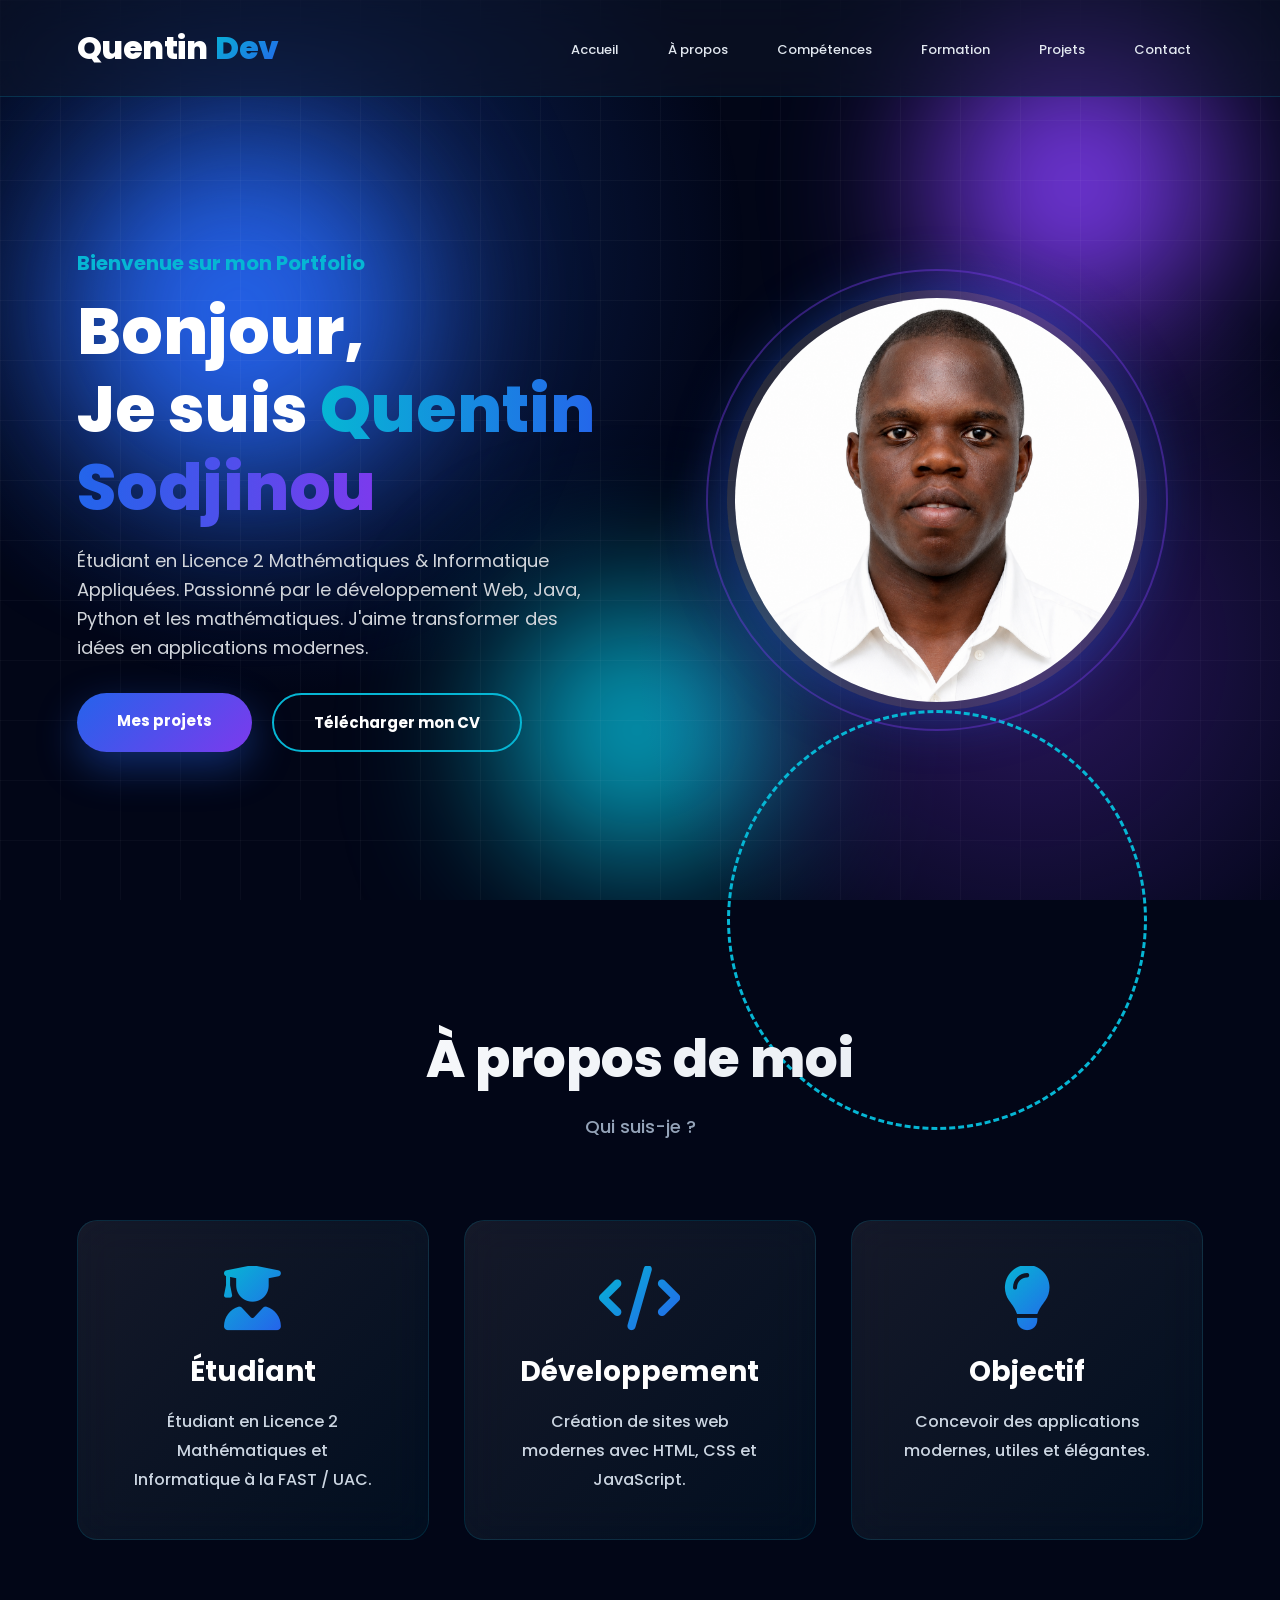
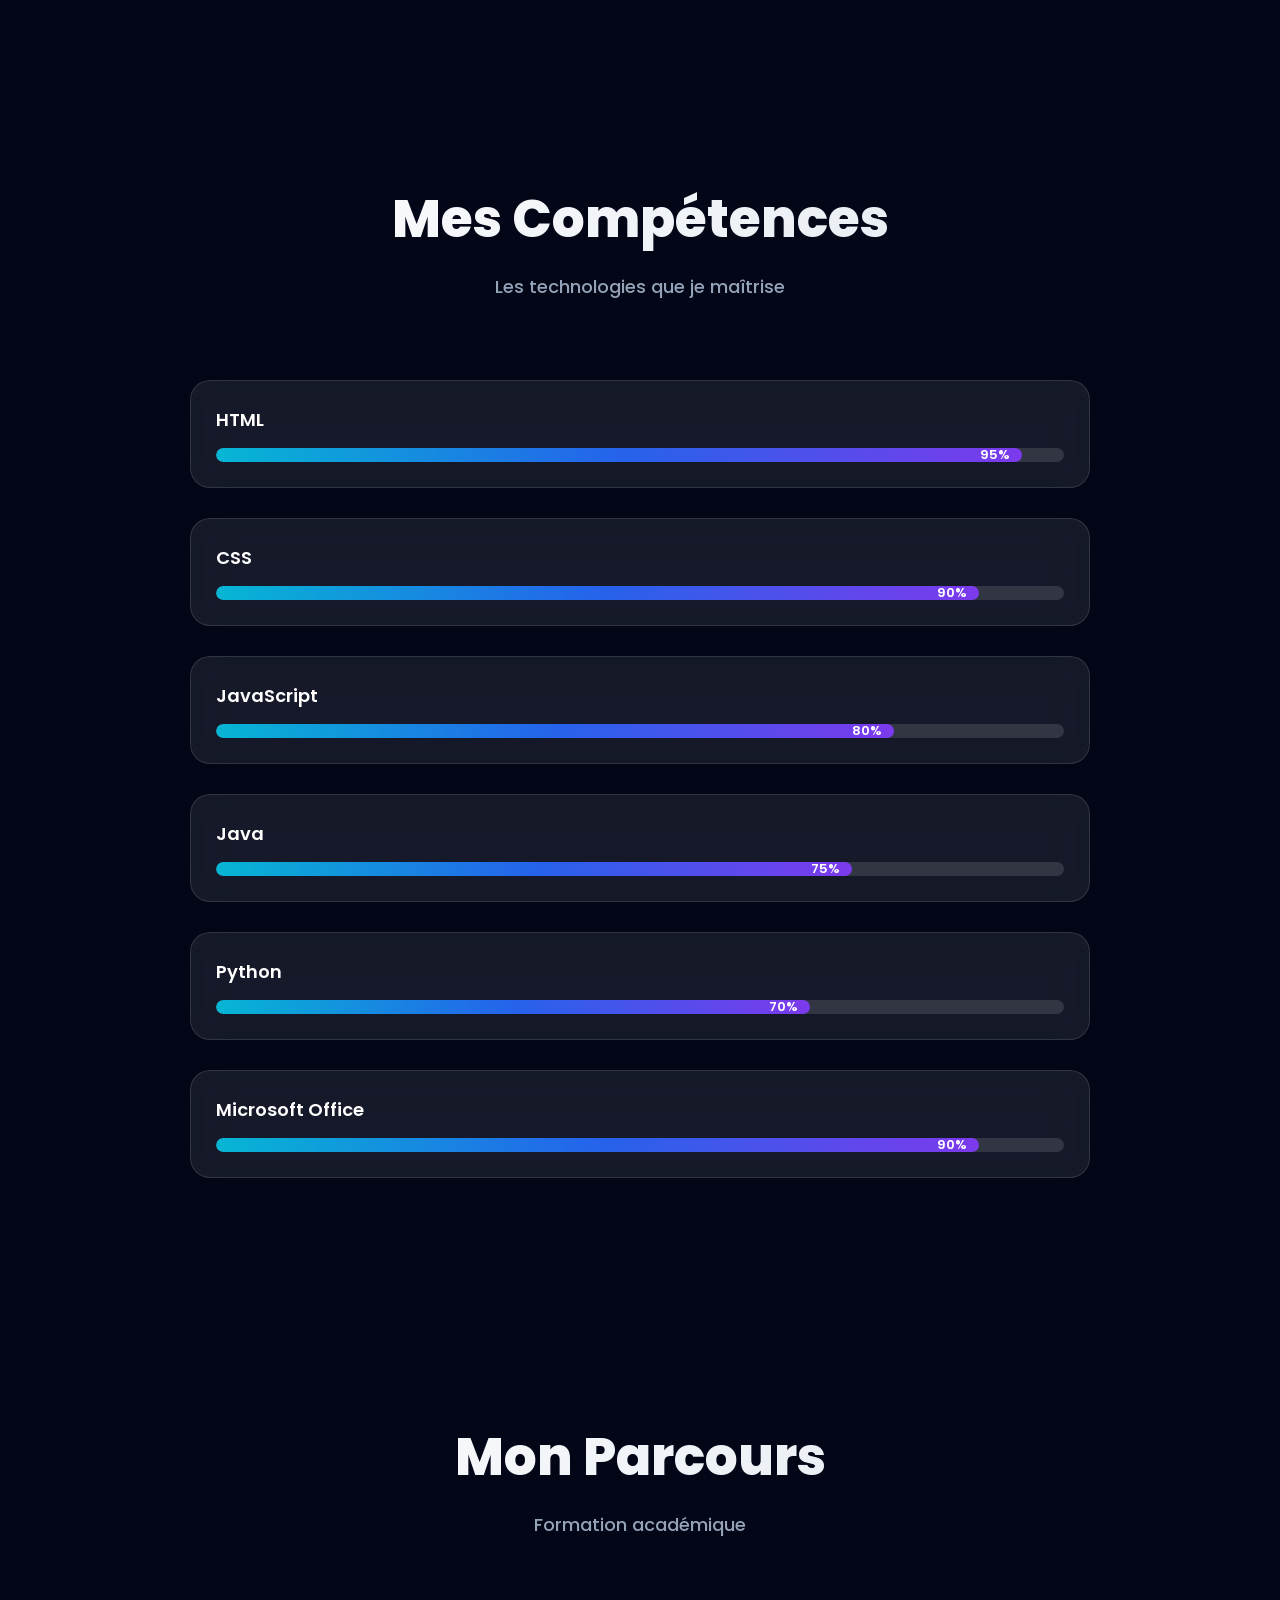
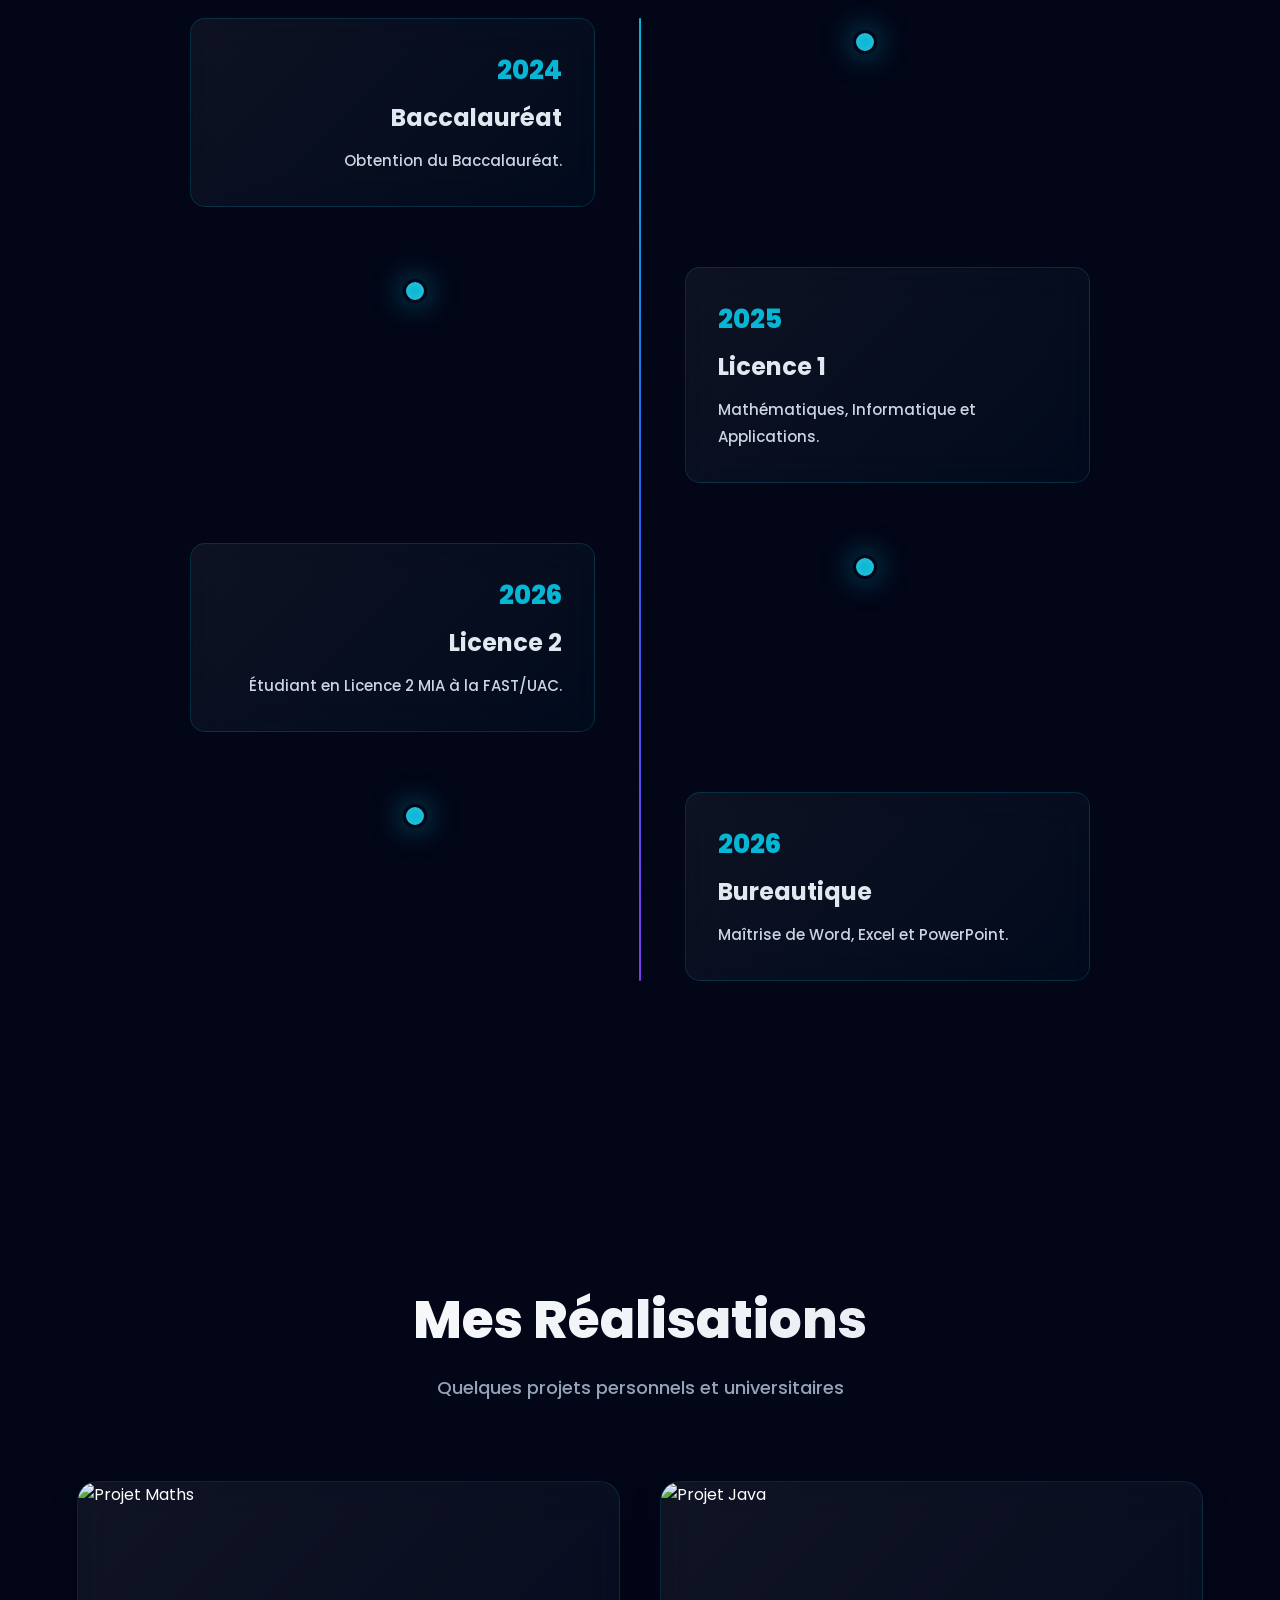
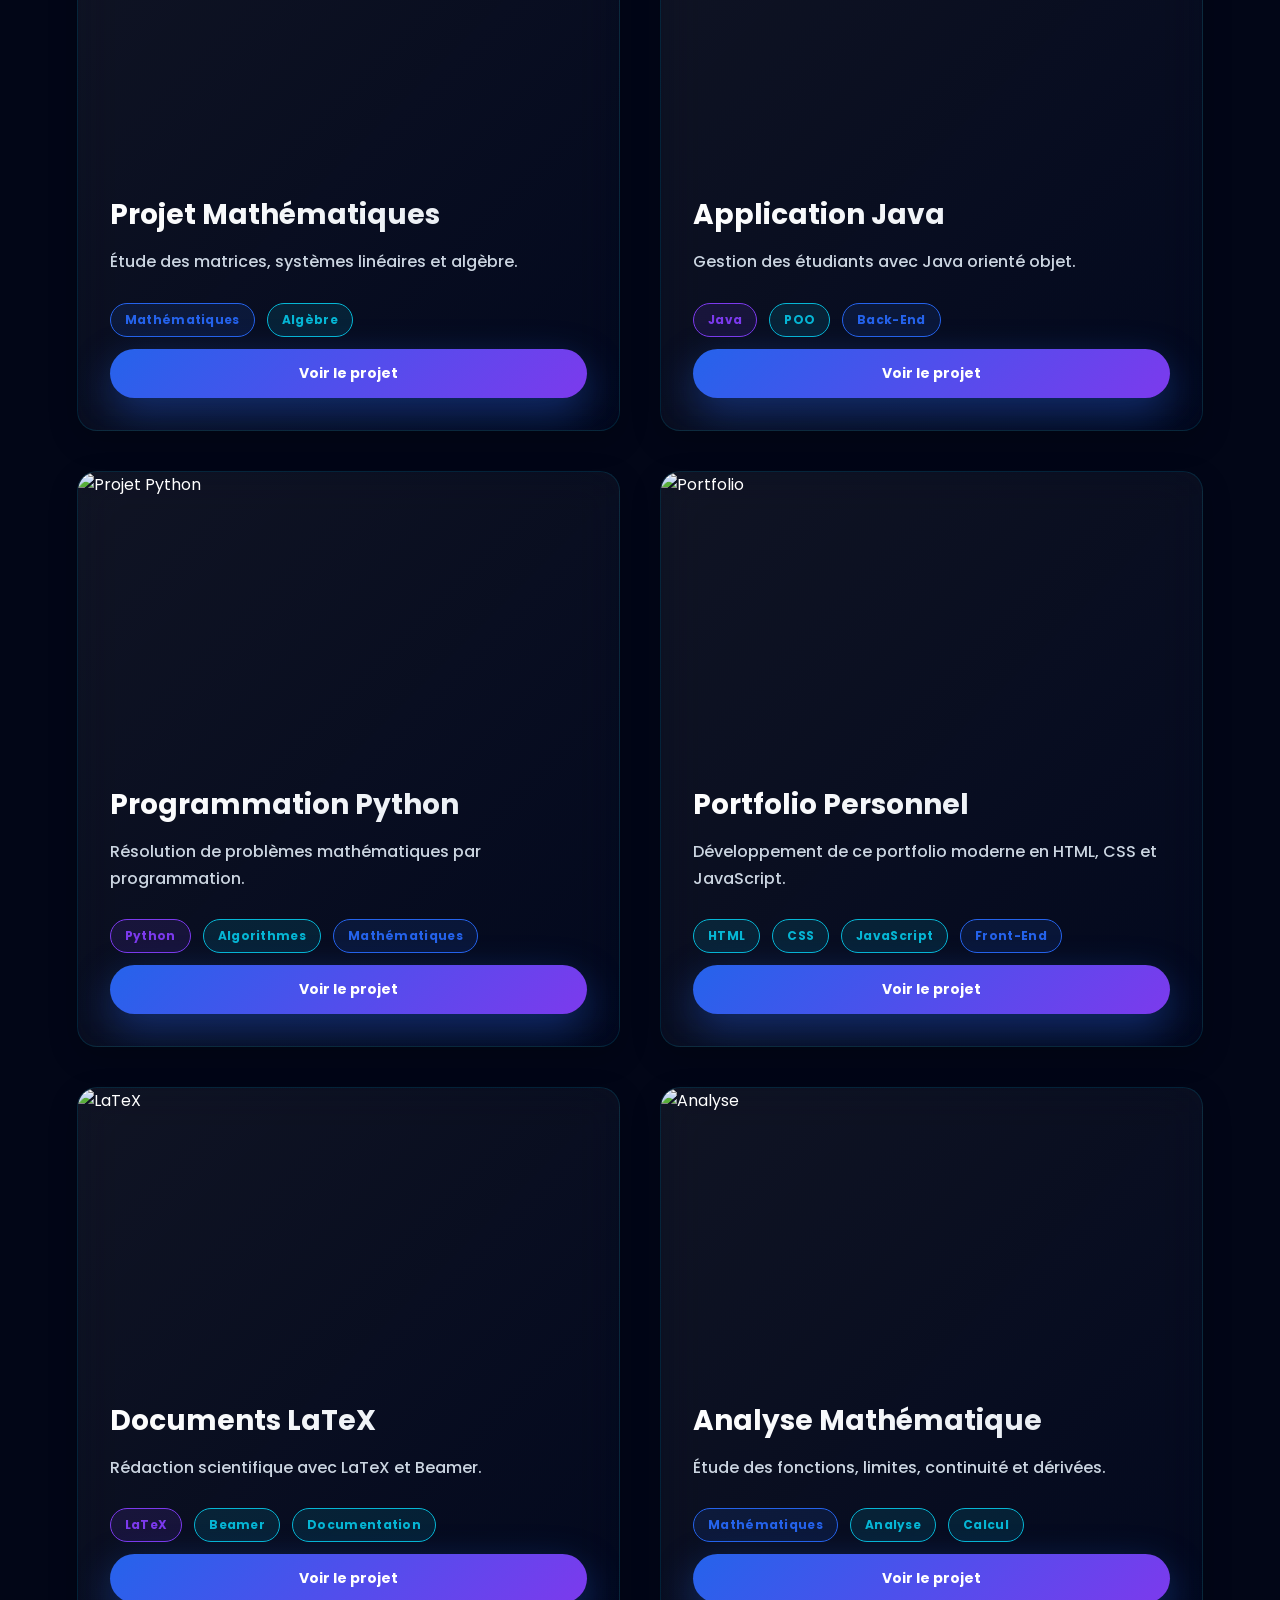
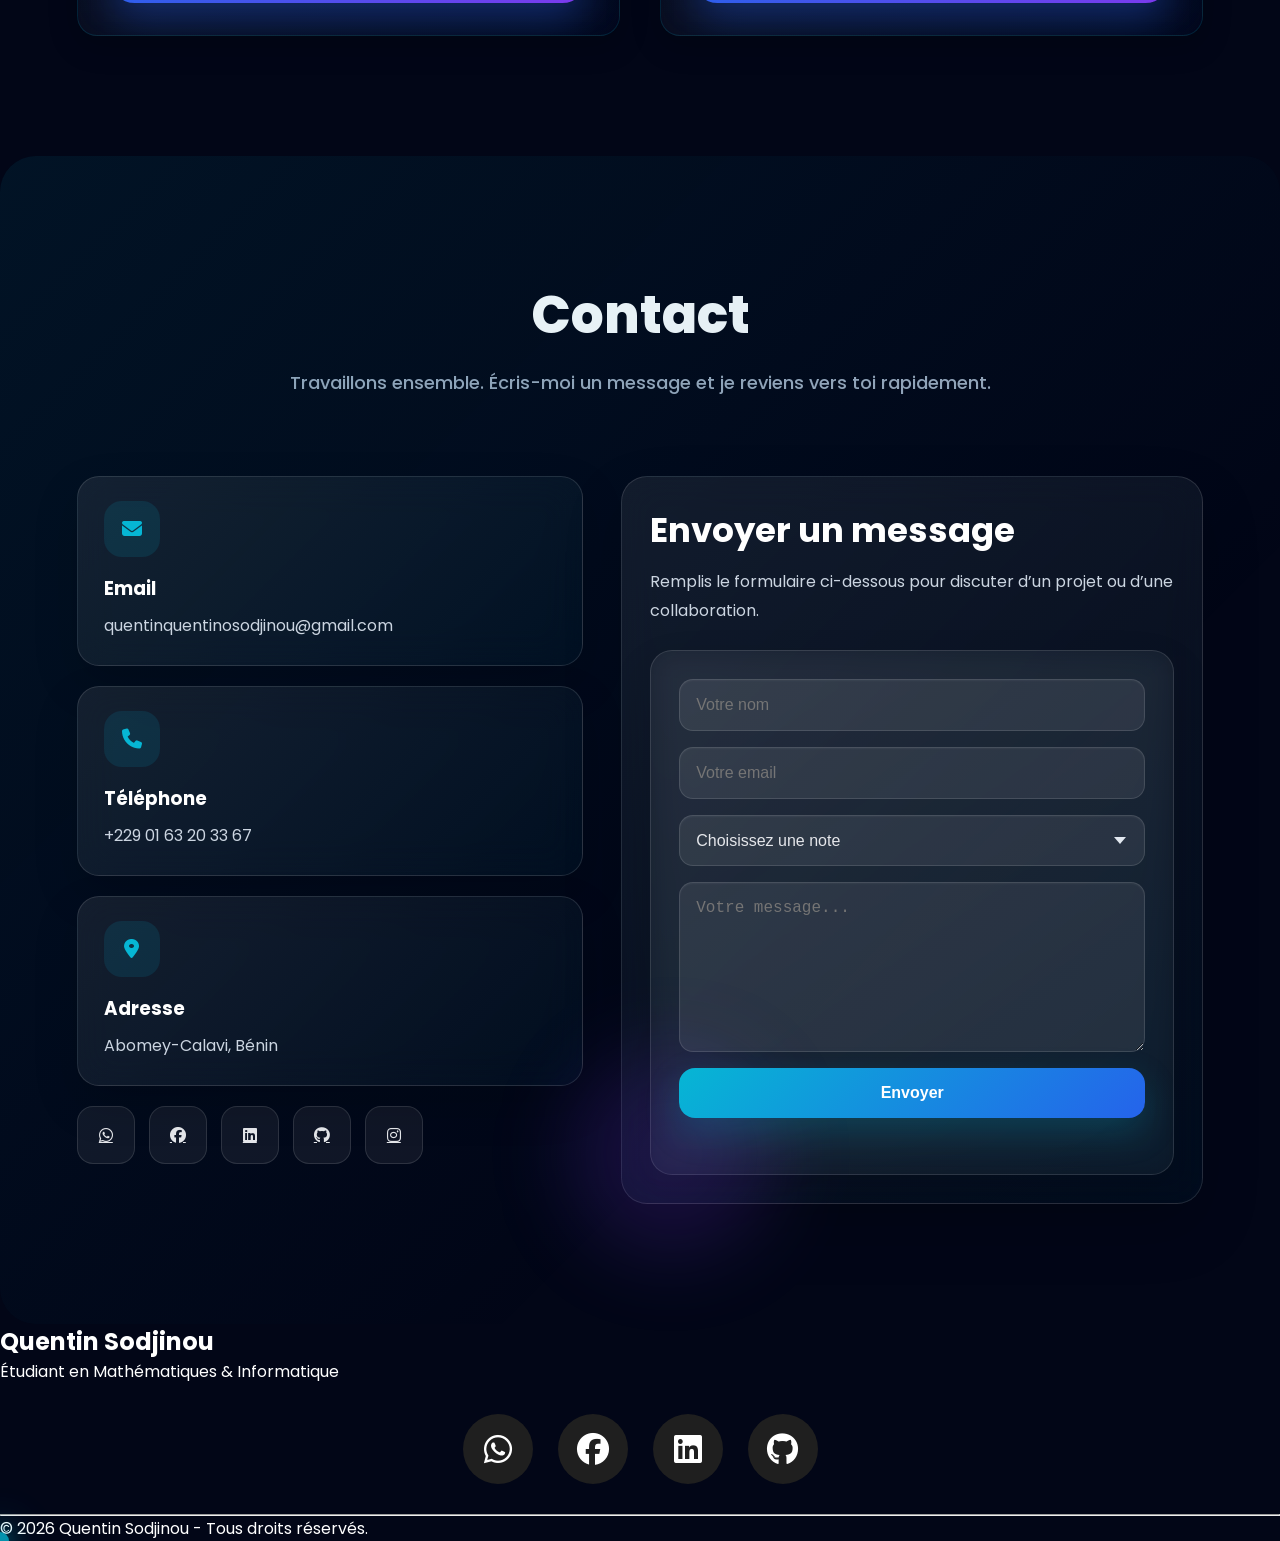
==== commit dae3d461: "Add files via upload" ====
--- a/index.html
+++ b/index.html
@@ -580,29 +580,23 @@
                 <p>Remplis le formulaire ci-dessous pour discuter d’un projet ou d’une collaboration.</p>
             </div>
 
-            <form action="https://formsubmit.co/quentinquentinosodjinou@gmail.com"
-                  method="POST"
-                  class="review-form contact-form">
-
-                <input type="hidden" name="_captcha" value="false">
-                <input type="hidden" name="_next" value="remerciement.html">
-                <input type="hidden" name="_subject" value="Nouveau message depuis le portfolio">
-                <input type="hidden" name="_template" value="table">
-                <input type="text" name="_honey" style="display:none">
+            <form id="contactForm" class="review-form contact-form">
 
                 <input
                     type="text"
                     name="name"
+                    id="contactName"
                     placeholder="Votre nom"
                     required>
 
                 <input
                     type="email"
                     name="email"
+                    id="contactEmail"
                     placeholder="Votre email"
                     required>
 
-                <select name="note" required>
+                <select name="note" id="contactNote" required>
                     <option value="">Choisissez une note</option>
                     <option>⭐⭐⭐⭐⭐ Excellent</option>
                     <option>⭐⭐⭐⭐ Très bien</option>
@@ -613,14 +607,17 @@
 
                 <textarea
                     name="message"
+                    id="contactMessage"
                     rows="6"
                     placeholder="Votre message..."
                     required></textarea>
 
-                <button type="submit" class="btn">
+                <button type="submit" class="btn" id="contactSubmitBtn">
                     Envoyer
                 </button>
 
+                <p id="contactFormStatus" style="margin-top:12px; font-size:0.95rem;"></p>
+
             </form>
 
         </div>
@@ -628,6 +625,55 @@
     </div>
 
 </section>
+
+<!-- Envoi du formulaire de contact vers Firestore -->
+<script type="module">
+    import { app } from "./firebase-config.js";
+    import {
+        getFirestore,
+        collection,
+        addDoc,
+        serverTimestamp
+    } from "https://www.gstatic.com/firebasejs/10.12.2/firebase-firestore.js";
+
+    const db = getFirestore(app);
+    const form = document.getElementById("contactForm");
+    const statusEl = document.getElementById("contactFormStatus");
+    const submitBtn = document.getElementById("contactSubmitBtn");
+
+    form.addEventListener("submit", async (e) => {
+        e.preventDefault();
+
+        // Anti-spam basique : champ caché invisible pour l'utilisateur
+        submitBtn.disabled = true;
+        submitBtn.textContent = "Envoi en cours...";
+        statusEl.textContent = "";
+        statusEl.style.color = "";
+
+        const data = {
+            name: document.getElementById("contactName").value.trim(),
+            email: document.getElementById("contactEmail").value.trim(),
+            note: document.getElementById("contactNote").value,
+            message: document.getElementById("contactMessage").value.trim(),
+            lu: false,
+            createdAt: serverTimestamp()
+        };
+
+        try {
+            await addDoc(collection(db, "messages"), data);
+            form.reset();
+            statusEl.textContent = "Merci ! Votre message a bien été envoyé.";
+            statusEl.style.color = "green";
+        } catch (err) {
+            console.error("Erreur lors de l'envoi du message :", err);
+            statusEl.textContent = "Une erreur est survenue. Merci de réessayer.";
+            statusEl.style.color = "red";
+        } finally {
+            submitBtn.disabled = false;
+            submitBtn.textContent = "Envoyer";
+        }
+    });
+</script>
 
 <!--==================== FOOTER ====================-->
 
